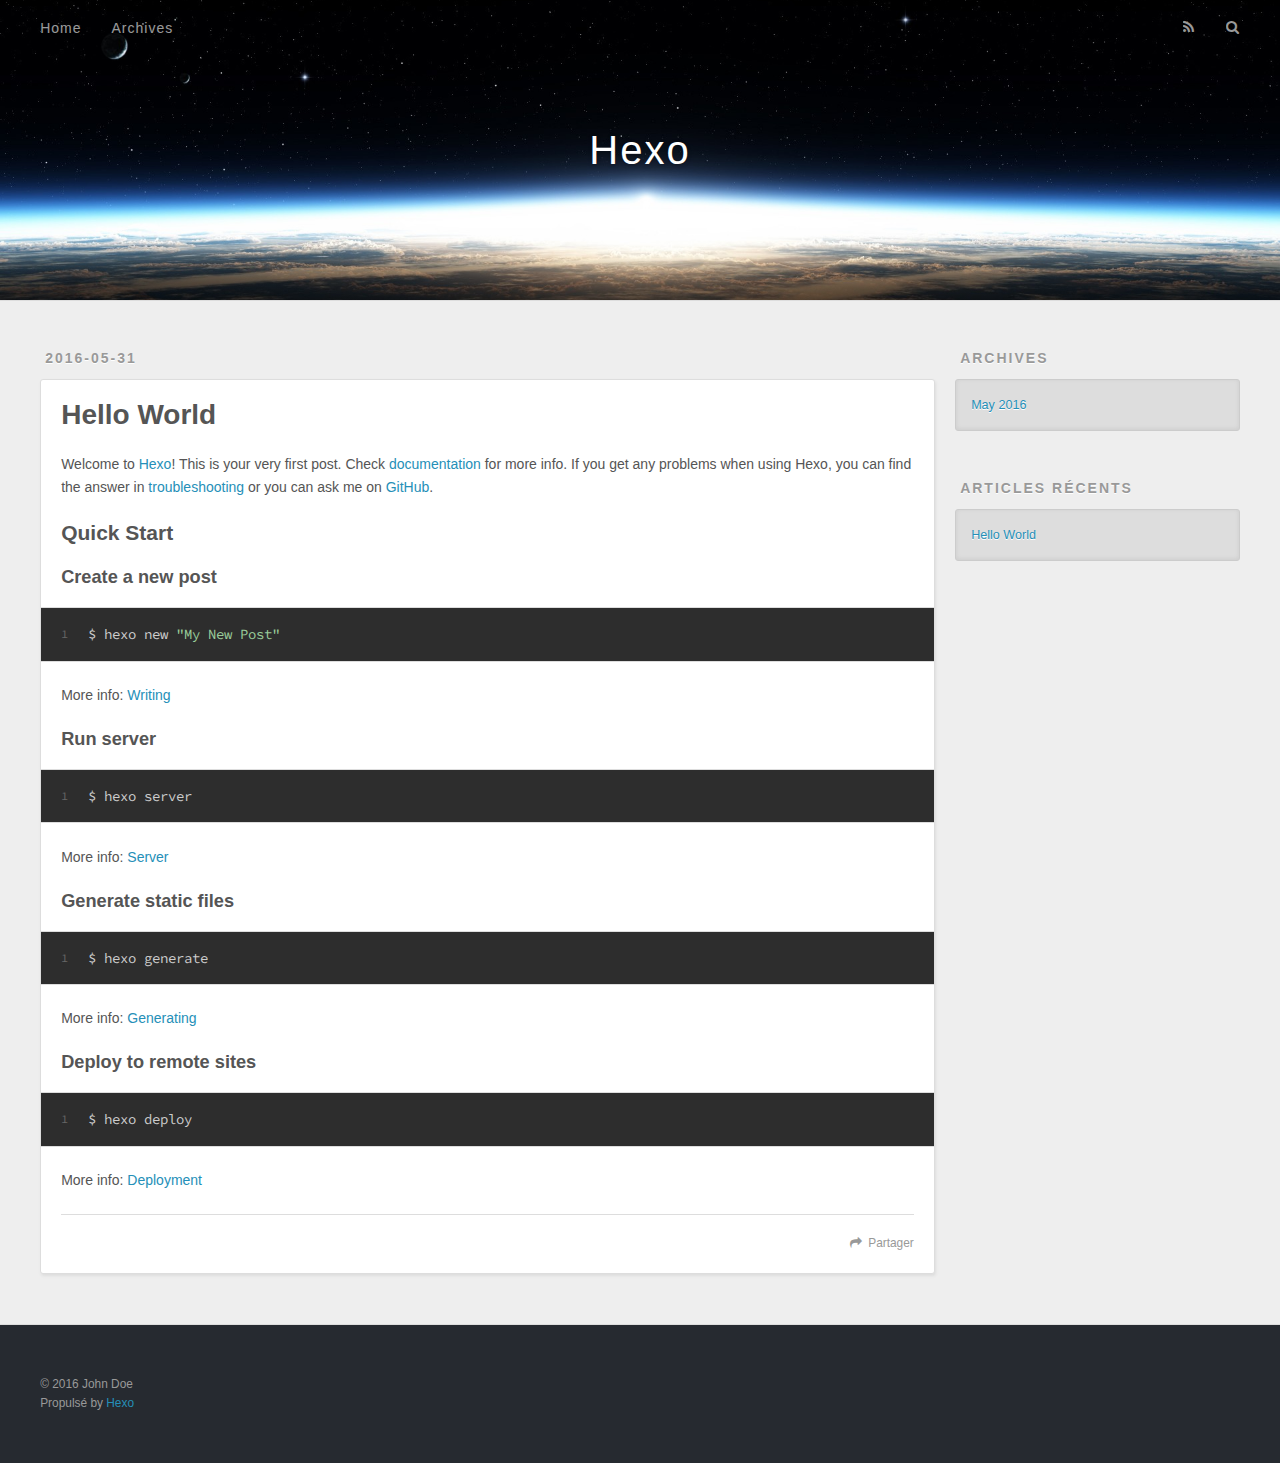
==== index.html @ 03476de6 "Site updated: 2016-05-31 13:14:20" ====
<!DOCTYPE html>
<html>
<head>
  <meta charset="utf-8">
  
  <title>Hexo</title>
  <meta name="viewport" content="width=device-width, initial-scale=1, maximum-scale=1">
  <meta name="description">
<meta property="og:type" content="website">
<meta property="og:title" content="Hexo">
<meta property="og:url" content="http://yoursite.com/index.html">
<meta property="og:site_name" content="Hexo">
<meta property="og:description">
<meta name="twitter:card" content="summary">
<meta name="twitter:title" content="Hexo">
<meta name="twitter:description">
  
    <link rel="alternate" href="/atom.xml" title="Hexo" type="application/atom+xml">
  
  
    <link rel="icon" href="/favicon.png">
  
  
    <link href="//fonts.googleapis.com/css?family=Source+Code+Pro" rel="stylesheet" type="text/css">
  
  <link rel="stylesheet" href="/css/style.css">
  

</head>

<body>
  <div id="container">
    <div id="wrap">
      <header id="header">
  <div id="banner"></div>
  <div id="header-outer" class="outer">
    <div id="header-title" class="inner">
      <h1 id="logo-wrap">
        <a href="/" id="logo">Hexo</a>
      </h1>
      
    </div>
    <div id="header-inner" class="inner">
      <nav id="main-nav">
        <a id="main-nav-toggle" class="nav-icon"></a>
        
          <a class="main-nav-link" href="/">Home</a>
        
          <a class="main-nav-link" href="/archives">Archives</a>
        
      </nav>
      <nav id="sub-nav">
        
          <a id="nav-rss-link" class="nav-icon" href="/atom.xml" title="Flux RSS"></a>
        
        <a id="nav-search-btn" class="nav-icon" title="Rechercher"></a>
      </nav>
      <div id="search-form-wrap">
        <form action="//google.com/search" method="get" accept-charset="UTF-8" class="search-form"><input type="search" name="q" results="0" class="search-form-input" placeholder="Search"><button type="submit" class="search-form-submit">&#xF002;</button><input type="hidden" name="sitesearch" value="http://yoursite.com"></form>
      </div>
    </div>
  </div>
</header>
      <div class="outer">
        <section id="main">
  
    <article id="post-hello-world" class="article article-type-post" itemscope itemprop="blogPost">
  <div class="article-meta">
    <a href="/2016/05/31/hello-world/" class="article-date">
  <time datetime="2016-05-31T04:26:04.000Z" itemprop="datePublished">2016-05-31</time>
</a>
    
  </div>
  <div class="article-inner">
    
    
      <header class="article-header">
        
  
    <h1 itemprop="name">
      <a class="article-title" href="/2016/05/31/hello-world/">Hello World</a>
    </h1>
  

      </header>
    
    <div class="article-entry" itemprop="articleBody">
      
        <p>Welcome to <a href="https://hexo.io/" target="_blank" rel="external">Hexo</a>! This is your very first post. Check <a href="https://hexo.io/docs/" target="_blank" rel="external">documentation</a> for more info. If you get any problems when using Hexo, you can find the answer in <a href="https://hexo.io/docs/troubleshooting.html" target="_blank" rel="external">troubleshooting</a> or you can ask me on <a href="https://github.com/hexojs/hexo/issues" target="_blank" rel="external">GitHub</a>.</p>
<h2 id="Quick-Start"><a href="#Quick-Start" class="headerlink" title="Quick Start"></a>Quick Start</h2><h3 id="Create-a-new-post"><a href="#Create-a-new-post" class="headerlink" title="Create a new post"></a>Create a new post</h3><figure class="highlight bash"><table><tr><td class="gutter"><pre><span class="line">1</span><br></pre></td><td class="code"><pre><span class="line">$ hexo new <span class="string">"My New Post"</span></span><br></pre></td></tr></table></figure>
<p>More info: <a href="https://hexo.io/docs/writing.html" target="_blank" rel="external">Writing</a></p>
<h3 id="Run-server"><a href="#Run-server" class="headerlink" title="Run server"></a>Run server</h3><figure class="highlight bash"><table><tr><td class="gutter"><pre><span class="line">1</span><br></pre></td><td class="code"><pre><span class="line">$ hexo server</span><br></pre></td></tr></table></figure>
<p>More info: <a href="https://hexo.io/docs/server.html" target="_blank" rel="external">Server</a></p>
<h3 id="Generate-static-files"><a href="#Generate-static-files" class="headerlink" title="Generate static files"></a>Generate static files</h3><figure class="highlight bash"><table><tr><td class="gutter"><pre><span class="line">1</span><br></pre></td><td class="code"><pre><span class="line">$ hexo generate</span><br></pre></td></tr></table></figure>
<p>More info: <a href="https://hexo.io/docs/generating.html" target="_blank" rel="external">Generating</a></p>
<h3 id="Deploy-to-remote-sites"><a href="#Deploy-to-remote-sites" class="headerlink" title="Deploy to remote sites"></a>Deploy to remote sites</h3><figure class="highlight bash"><table><tr><td class="gutter"><pre><span class="line">1</span><br></pre></td><td class="code"><pre><span class="line">$ hexo deploy</span><br></pre></td></tr></table></figure>
<p>More info: <a href="https://hexo.io/docs/deployment.html" target="_blank" rel="external">Deployment</a></p>

      
    </div>
    <footer class="article-footer">
      <a data-url="http://yoursite.com/2016/05/31/hello-world/" data-id="ciouzolam00007vx18rk23960" class="article-share-link">Partager</a>
      
      
    </footer>
  </div>
  
</article>


  

</section>
        
          <aside id="sidebar">
  
    

  
    

  
    
  
    
  <div class="widget-wrap">
    <h3 class="widget-title">Archives</h3>
    <div class="widget">
      <ul class="archive-list"><li class="archive-list-item"><a class="archive-list-link" href="/archives/2016/05/">May 2016</a></li></ul>
    </div>
  </div>


  
    
  <div class="widget-wrap">
    <h3 class="widget-title">Articles récents</h3>
    <div class="widget">
      <ul>
        
          <li>
            <a href="/2016/05/31/hello-world/">Hello World</a>
          </li>
        
      </ul>
    </div>
  </div>

  
</aside>
        
      </div>
      <footer id="footer">
  
  <div class="outer">
    <div id="footer-info" class="inner">
      &copy; 2016 John Doe<br>
      Propulsé by <a href="http://hexo.io/" target="_blank">Hexo</a>
    </div>
  </div>
</footer>
    </div>
    <nav id="mobile-nav">
  
    <a href="/" class="mobile-nav-link">Home</a>
  
    <a href="/archives" class="mobile-nav-link">Archives</a>
  
</nav>
    

<script src="//ajax.googleapis.com/ajax/libs/jquery/2.0.3/jquery.min.js"></script>


  <link rel="stylesheet" href="/fancybox/jquery.fancybox.css">
  <script src="/fancybox/jquery.fancybox.pack.js"></script>


<script src="/js/script.js"></script>

  </div>
</body>
</html>
---- css/style.css ----
body {
  width: 100%;
}
body:before,
body:after {
  content: "";
  display: table;
}
body:after {
  clear: both;
}
html,
body,
div,
span,
applet,
object,
iframe,
h1,
h2,
h3,
h4,
h5,
h6,
p,
blockquote,
pre,
a,
abbr,
acronym,
address,
big,
cite,
code,
del,
dfn,
em,
img,
ins,
kbd,
q,
s,
samp,
small,
strike,
strong,
sub,
sup,
tt,
var,
dl,
dt,
dd,
ol,
ul,
li,
fieldset,
form,
label,
legend,
table,
caption,
tbody,
tfoot,
thead,
tr,
th,
td {
  margin: 0;
  padding: 0;
  border: 0;
  outline: 0;
  font-weight: inherit;
  font-style: inherit;
  font-family: inherit;
  font-size: 100%;
  vertical-align: baseline;
}
body {
  line-height: 1;
  color: #000;
  background: #fff;
}
ol,
ul {
  list-style: none;
}
table {
  border-collapse: separate;
  border-spacing: 0;
  vertical-align: middle;
}
caption,
th,
td {
  text-align: left;
  font-weight: normal;
  vertical-align: middle;
}
a img {
  border: none;
}
input,
button {
  margin: 0;
  padding: 0;
}
input::-moz-focus-inner,
button::-moz-focus-inner {
  border: 0;
  padding: 0;
}
@font-face {
  font-family: FontAwesome;
  font-style: normal;
  font-weight: normal;
  src: url("fonts/fontawesome-webfont.eot?v=#4.0.3");
  src: url("fonts/fontawesome-webfont.eot?#iefix&v=#4.0.3") format("embedded-opentype"), url("fonts/fontawesome-webfont.woff?v=#4.0.3") format("woff"), url("fonts/fontawesome-webfont.ttf?v=#4.0.3") format("truetype"), url("fonts/fontawesome-webfont.svg#fontawesomeregular?v=#4.0.3") format("svg");
}
html,
body,
#container {
  height: 100%;
}
body {
  background: #eee;
  font: 14px "Helvetica Neue", Helvetica, Arial, sans-serif;
  -webkit-text-size-adjust: 100%;
}
.outer {
  max-width: 1220px;
  margin: 0 auto;
  padding: 0 20px;
}
.outer:before,
.outer:after {
  content: "";
  display: table;
}
.outer:after {
  clear: both;
}
.inner {
  display: inline;
  float: left;
  width: 98.33333333333333%;
  margin: 0 0.833333333333333%;
}
.left,
.alignleft {
  float: left;
}
.right,
.alignright {
  float: right;
}
.clear {
  clear: both;
}
#container {
  position: relative;
}
.mobile-nav-on {
  overflow: hidden;
}
#wrap {
  height: 100%;
  width: 100%;
  position: absolute;
  top: 0;
  left: 0;
  -webkit-transition: 0.2s ease-out;
  -moz-transition: 0.2s ease-out;
  -ms-transition: 0.2s ease-out;
  transition: 0.2s ease-out;
  z-index: 1;
  background: #eee;
}
.mobile-nav-on #wrap {
  left: 280px;
}
@media screen and (min-width: 768px) {
  #main {
    display: inline;
    float: left;
    width: 73.33333333333333%;
    margin: 0 0.833333333333333%;
  }
}
.article-date,
.article-category-link,
.archive-year,
.widget-title {
  text-decoration: none;
  text-transform: uppercase;
  letter-spacing: 2px;
  color: #999;
  margin-bottom: 1em;
  margin-left: 5px;
  line-height: 1em;
  text-shadow: 0 1px #fff;
  font-weight: bold;
}
.article-inner,
.archive-article-inner {
  background: #fff;
  -webkit-box-shadow: 1px 2px 3px #ddd;
  box-shadow: 1px 2px 3px #ddd;
  border: 1px solid #ddd;
  -webkit-border-radius: 3px;
  border-radius: 3px;
}
.article-entry h1,
.widget h1 {
  font-size: 2em;
}
.article-entry h2,
.widget h2 {
  font-size: 1.5em;
}
.article-entry h3,
.widget h3 {
  font-size: 1.3em;
}
.article-entry h4,
.widget h4 {
  font-size: 1.2em;
}
.article-entry h5,
.widget h5 {
  font-size: 1em;
}
.article-entry h6,
.widget h6 {
  font-size: 1em;
  color: #999;
}
.article-entry hr,
.widget hr {
  border: 1px dashed #ddd;
}
.article-entry strong,
.widget strong {
  font-weight: bold;
}
.article-entry em,
.widget em,
.article-entry cite,
.widget cite {
  font-style: italic;
}
.article-entry sup,
.widget sup,
.article-entry sub,
.widget sub {
  font-size: 0.75em;
  line-height: 0;
  position: relative;
  vertical-align: baseline;
}
.article-entry sup,
.widget sup {
  top: -0.5em;
}
.article-entry sub,
.widget sub {
  bottom: -0.2em;
}
.article-entry small,
.widget small {
  font-size: 0.85em;
}
.article-entry acronym,
.widget acronym,
.article-entry abbr,
.widget abbr {
  border-bottom: 1px dotted;
}
.article-entry ul,
.widget ul,
.article-entry ol,
.widget ol,
.article-entry dl,
.widget dl {
  margin: 0 20px;
  line-height: 1.6em;
}
.article-entry ul ul,
.widget ul ul,
.article-entry ol ul,
.widget ol ul,
.article-entry ul ol,
.widget ul ol,
.article-entry ol ol,
.widget ol ol {
  margin-top: 0;
  margin-bottom: 0;
}
.article-entry ul,
.widget ul {
  list-style: disc;
}
.article-entry ol,
.widget ol {
  list-style: decimal;
}
.article-entry dt,
.widget dt {
  font-weight: bold;
}
#header {
  height: 300px;
  position: relative;
  border-bottom: 1px solid #ddd;
}
#header:before,
#header:after {
  content: "";
  position: absolute;
  left: 0;
  right: 0;
  height: 40px;
}
#header:before {
  top: 0;
  background: -webkit-linear-gradient(rgba(0,0,0,0.2), transparent);
  background: -moz-linear-gradient(rgba(0,0,0,0.2), transparent);
  background: -ms-linear-gradient(rgba(0,0,0,0.2), transparent);
  background: linear-gradient(rgba(0,0,0,0.2), transparent);
}
#header:after {
  bottom: 0;
  background: -webkit-linear-gradient(transparent, rgba(0,0,0,0.2));
  background: -moz-linear-gradient(transparent, rgba(0,0,0,0.2));
  background: -ms-linear-gradient(transparent, rgba(0,0,0,0.2));
  background: linear-gradient(transparent, rgba(0,0,0,0.2));
}
#header-outer {
  height: 100%;
  position: relative;
}
#header-inner {
  position: relative;
  overflow: hidden;
}
#banner {
  position: absolute;
  top: 0;
  left: 0;
  width: 100%;
  height: 100%;
  background: url("images/banner.jpg") center #000;
  -webkit-background-size: cover;
  -moz-background-size: cover;
  background-size: cover;
  z-index: -1;
}
#header-title {
  text-align: center;
  height: 40px;
  position: absolute;
  top: 50%;
  left: 0;
  margin-top: -20px;
}
#logo,
#subtitle {
  text-decoration: none;
  color: #fff;
  font-weight: 300;
  text-shadow: 0 1px 4px rgba(0,0,0,0.3);
}
#logo {
  font-size: 40px;
  line-height: 40px;
  letter-spacing: 2px;
}
#subtitle {
  font-size: 16px;
  line-height: 16px;
  letter-spacing: 1px;
}
#subtitle-wrap {
  margin-top: 16px;
}
#main-nav {
  float: left;
  margin-left: -15px;
}
.nav-icon,
.main-nav-link {
  float: left;
  color: #fff;
  opacity: 0.6;
  text-decoration: none;
  text-shadow: 0 1px rgba(0,0,0,0.2);
  -webkit-transition: opacity 0.2s;
  -moz-transition: opacity 0.2s;
  -ms-transition: opacity 0.2s;
  transition: opacity 0.2s;
  display: block;
  padding: 20px 15px;
}
.nav-icon:hover,
.main-nav-link:hover {
  opacity: 1;
}
.nav-icon {
  font-family: FontAwesome;
  text-align: center;
  font-size: 14px;
  width: 14px;
  height: 14px;
  padding: 20px 15px;
  position: relative;
  cursor: pointer;
}
.main-nav-link {
  font-weight: 300;
  letter-spacing: 1px;
}
@media screen and (max-width: 479px) {
  .main-nav-link {
    display: none;
  }
}
#main-nav-toggle {
  display: none;
}
#main-nav-toggle:before {
  content: "\f0c9";
}
@media screen and (max-width: 479px) {
  #main-nav-toggle {
    display: block;
  }
}
#sub-nav {
  float: right;
  margin-right: -15px;
}
#nav-rss-link:before {
  content: "\f09e";
}
#nav-search-btn:before {
  content: "\f002";
}
#search-form-wrap {
  position: absolute;
  top: 15px;
  width: 150px;
  height: 30px;
  right: -150px;
  opacity: 0;
  -webkit-transition: 0.2s ease-out;
  -moz-transition: 0.2s ease-out;
  -ms-transition: 0.2s ease-out;
  transition: 0.2s ease-out;
}
#search-form-wrap.on {
  opacity: 1;
  right: 0;
}
@media screen and (max-width: 479px) {
  #search-form-wrap {
    width: 100%;
    right: -100%;
  }
}
.search-form {
  position: absolute;
  top: 0;
  left: 0;
  right: 0;
  background: #fff;
  padding: 5px 15px;
  -webkit-border-radius: 15px;
  border-radius: 15px;
  -webkit-box-shadow: 0 0 10px rgba(0,0,0,0.3);
  box-shadow: 0 0 10px rgba(0,0,0,0.3);
}
.search-form-input {
  border: none;
  background: none;
  color: #555;
  width: 100%;
  font: 13px "Helvetica Neue", Helvetica, Arial, sans-serif;
  outline: none;
}
.search-form-input::-webkit-search-results-decoration,
.search-form-input::-webkit-search-cancel-button {
  -webkit-appearance: none;
}
.search-form-submit {
  position: absolute;
  top: 50%;
  right: 10px;
  margin-top: -7px;
  font: 13px FontAwesome;
  border: none;
  background: none;
  color: #bbb;
  cursor: pointer;
}
.search-form-submit:hover,
.search-form-submit:focus {
  color: #777;
}
.article {
  margin: 50px 0;
}
.article-inner {
  overflow: hidden;
}
.article-meta:before,
.article-meta:after {
  content: "";
  display: table;
}
.article-meta:after {
  clear: both;
}
.article-date {
  float: left;
}
.article-category {
  float: left;
  line-height: 1em;
  color: #ccc;
  text-shadow: 0 1px #fff;
  margin-left: 8px;
}
.article-category:before {
  content: "\2022";
}
.article-category-link {
  margin: 0 12px 1em;
}
.article-header {
  padding: 20px 20px 0;
}
.article-title {
  text-decoration: none;
  font-size: 2em;
  font-weight: bold;
  color: #555;
  line-height: 1.1em;
  -webkit-transition: color 0.2s;
  -moz-transition: color 0.2s;
  -ms-transition: color 0.2s;
  transition: color 0.2s;
}
a.article-title:hover {
  color: #258fb8;
}
.article-entry {
  color: #555;
  padding: 0 20px;
}
.article-entry:before,
.article-entry:after {
  content: "";
  display: table;
}
.article-entry:after {
  clear: both;
}
.article-entry p,
.article-entry table {
  line-height: 1.6em;
  margin: 1.6em 0;
}
.article-entry h1,
.article-entry h2,
.article-entry h3,
.article-entry h4,
.article-entry h5,
.article-entry h6 {
  font-weight: bold;
}
.article-entry h1,
.article-entry h2,
.article-entry h3,
.article-entry h4,
.article-entry h5,
.article-entry h6 {
  line-height: 1.1em;
  margin: 1.1em 0;
}
.article-entry a {
  color: #258fb8;
  text-decoration: none;
}
.article-entry a:hover {
  text-decoration: underline;
}
.article-entry ul,
.article-entry ol,
.article-entry dl {
  margin-top: 1.6em;
  margin-bottom: 1.6em;
}
.article-entry img,
.article-entry video {
  max-width: 100%;
  height: auto;
  display: block;
  margin: auto;
}
.article-entry iframe {
  border: none;
}
.article-entry table {
  width: 100%;
  border-collapse: collapse;
  border-spacing: 0;
}
.article-entry th {
  font-weight: bold;
  border-bottom: 3px solid #ddd;
  padding-bottom: 0.5em;
}
.article-entry td {
  border-bottom: 1px solid #ddd;
  padding: 10px 0;
}
.article-entry blockquote {
  font-family: Georgia, "Times New Roman", serif;
  font-size: 1.4em;
  margin: 1.6em 20px;
  text-align: center;
}
.article-entry blockquote footer {
  font-size: 14px;
  margin: 1.6em 0;
  font-family: "Helvetica Neue", Helvetica, Arial, sans-serif;
}
.article-entry blockquote footer cite:before {
  content: "—";
  padding: 0 0.5em;
}
.article-entry .pullquote {
  text-align: left;
  width: 45%;
  margin: 0;
}
.article-entry .pullquote.left {
  margin-left: 0.5em;
  margin-right: 1em;
}
.article-entry .pullquote.right {
  margin-right: 0.5em;
  margin-left: 1em;
}
.article-entry .caption {
  color: #999;
  display: block;
  font-size: 0.9em;
  margin-top: 0.5em;
  position: relative;
  text-align: center;
}
.article-entry .video-container {
  position: relative;
  padding-top: 56.25%;
  height: 0;
  overflow: hidden;
}
.article-entry .video-container iframe,
.article-entry .video-container object,
.article-entry .video-container embed {
  position: absolute;
  top: 0;
  left: 0;
  width: 100%;
  height: 100%;
  margin-top: 0;
}
.article-more-link a {
  display: inline-block;
  line-height: 1em;
  padding: 6px 15px;
  -webkit-border-radius: 15px;
  border-radius: 15px;
  background: #eee;
  color: #999;
  text-shadow: 0 1px #fff;
  text-decoration: none;
}
.article-more-link a:hover {
  background: #258fb8;
  color: #fff;
  text-decoration: none;
  text-shadow: 0 1px #1e7293;
}
.article-footer {
  font-size: 0.85em;
  line-height: 1.6em;
  border-top: 1px solid #ddd;
  padding-top: 1.6em;
  margin: 0 20px 20px;
}
.article-footer:before,
.article-footer:after {
  content: "";
  display: table;
}
.article-footer:after {
  clear: both;
}
.article-footer a {
  color: #999;
  text-decoration: none;
}
.article-footer a:hover {
  color: #555;
}
.article-tag-list-item {
  float: left;
  margin-right: 10px;
}
.article-tag-list-link:before {
  content: "#";
}
.article-comment-link {
  float: right;
}
.article-comment-link:before {
  content: "\f075";
  font-family: FontAwesome;
  padding-right: 8px;
}
.article-share-link {
  cursor: pointer;
  float: right;
  margin-left: 20px;
}
.article-share-link:before {
  content: "\f064";
  font-family: FontAwesome;
  padding-right: 6px;
}
#article-nav {
  position: relative;
}
#article-nav:before,
#article-nav:after {
  content: "";
  display: table;
}
#article-nav:after {
  clear: both;
}
@media screen and (min-width: 768px) {
  #article-nav {
    margin: 50px 0;
  }
  #article-nav:before {
    width: 8px;
    height: 8px;
    position: absolute;
    top: 50%;
    left: 50%;
    margin-top: -4px;
    margin-left: -4px;
    content: "";
    -webkit-border-radius: 50%;
    border-radius: 50%;
    background: #ddd;
    -webkit-box-shadow: 0 1px 2px #fff;
    box-shadow: 0 1px 2px #fff;
  }
}
.article-nav-link-wrap {
  text-decoration: none;
  text-shadow: 0 1px #fff;
  color: #999;
  -webkit-box-sizing: border-box;
  -moz-box-sizing: border-box;
  box-sizing: border-box;
  margin-top: 50px;
  text-align: center;
  display: block;
}
.article-nav-link-wrap:hover {
  color: #555;
}
@media screen and (min-width: 768px) {
  .article-nav-link-wrap {
    width: 50%;
    margin-top: 0;
  }
}
@media screen and (min-width: 768px) {
  #article-nav-newer {
    float: left;
    text-align: right;
    padding-right: 20px;
  }
}
@media screen and (min-width: 768px) {
  #article-nav-older {
    float: right;
    text-align: left;
    padding-left: 20px;
  }
}
.article-nav-caption {
  text-transform: uppercase;
  letter-spacing: 2px;
  color: #ddd;
  line-height: 1em;
  font-weight: bold;
}
#article-nav-newer .article-nav-caption {
  margin-right: -2px;
}
.article-nav-title {
  font-size: 0.85em;
  line-height: 1.6em;
  margin-top: 0.5em;
}
.article-share-box {
  position: absolute;
  display: none;
  background: #fff;
  -webkit-box-shadow: 1px 2px 10px rgba(0,0,0,0.2);
  box-shadow: 1px 2px 10px rgba(0,0,0,0.2);
  -webkit-border-radius: 3px;
  border-radius: 3px;
  margin-left: -145px;
  overflow: hidden;
  z-index: 1;
}
.article-share-box.on {
  display: block;
}
.article-share-input {
  width: 100%;
  background: none;
  -webkit-box-sizing: border-box;
  -moz-box-sizing: border-box;
  box-sizing: border-box;
  font: 14px "Helvetica Neue", Helvetica, Arial, sans-serif;
  padding: 0 15px;
  color: #555;
  outline: none;
  border: 1px solid #ddd;
  -webkit-border-radius: 3px 3px 0 0;
  border-radius: 3px 3px 0 0;
  height: 36px;
  line-height: 36px;
}
.article-share-links {
  background: #eee;
}
.article-share-links:before,
.article-share-links:after {
  content: "";
  display: table;
}
.article-share-links:after {
  clear: both;
}
.article-share-twitter,
.article-share-facebook,
.article-share-pinterest,
.article-share-google {
  width: 50px;
  height: 36px;
  display: block;
  float: left;
  position: relative;
  color: #999;
  text-shadow: 0 1px #fff;
}
.article-share-twitter:before,
.article-share-facebook:before,
.article-share-pinterest:before,
.article-share-google:before {
  font-size: 20px;
  font-family: FontAwesome;
  width: 20px;
  height: 20px;
  position: absolute;
  top: 50%;
  left: 50%;
  margin-top: -10px;
  margin-left: -10px;
  text-align: center;
}
.article-share-twitter:hover,
.article-share-facebook:hover,
.article-share-pinterest:hover,
.article-share-google:hover {
  color: #fff;
}
.article-share-twitter:before {
  content: "\f099";
}
.article-share-twitter:hover {
  background: #00aced;
  text-shadow: 0 1px #008abe;
}
.article-share-facebook:before {
  content: "\f09a";
}
.article-share-facebook:hover {
  background: #3b5998;
  text-shadow: 0 1px #2f477a;
}
.article-share-pinterest:before {
  content: "\f0d2";
}
.article-share-pinterest:hover {
  background: #cb2027;
  text-shadow: 0 1px #a21a1f;
}
.article-share-google:before {
  content: "\f0d5";
}
.article-share-google:hover {
  background: #dd4b39;
  text-shadow: 0 1px #be3221;
}
.article-gallery {
  background: #000;
  position: relative;
}
.article-gallery-photos {
  position: relative;
  overflow: hidden;
}
.article-gallery-img {
  display: none;
  max-width: 100%;
}
.article-gallery-img:first-child {
  display: block;
}
.article-gallery-img.loaded {
  position: absolute;
  display: block;
}
.article-gallery-img img {
  display: block;
  max-width: 100%;
  margin: 0 auto;
}
#comments {
  background: #fff;
  -webkit-box-shadow: 1px 2px 3px #ddd;
  box-shadow: 1px 2px 3px #ddd;
  padding: 20px;
  border: 1px solid #ddd;
  -webkit-border-radius: 3px;
  border-radius: 3px;
  margin: 50px 0;
}
#comments a {
  color: #258fb8;
}
.archives-wrap {
  margin: 50px 0;
}
.archives:before,
.archives:after {
  content: "";
  display: table;
}
.archives:after {
  clear: both;
}
.archive-year-wrap {
  margin-bottom: 1em;
}
.archives {
  -webkit-column-gap: 10px;
  -moz-column-gap: 10px;
  column-gap: 10px;
}
@media screen and (min-width: 480px) and (max-width: 767px) {
  .archives {
    -webkit-column-count: 2;
    -moz-column-count: 2;
    column-count: 2;
  }
}
@media screen and (min-width: 768px) {
  .archives {
    -webkit-column-count: 3;
    -moz-column-count: 3;
    column-count: 3;
  }
}
.archive-article {
  -webkit-column-break-inside: avoid;
  page-break-inside: avoid;
  overflow: hidden;
  break-inside: avoid-column;
}
.archive-article-inner {
  padding: 10px;
  margin-bottom: 15px;
}
.archive-article-title {
  text-decoration: none;
  font-weight: bold;
  color: #555;
  -webkit-transition: color 0.2s;
  -moz-transition: color 0.2s;
  -ms-transition: color 0.2s;
  transition: color 0.2s;
  line-height: 1.6em;
}
.archive-article-title:hover {
  color: #258fb8;
}
.archive-article-footer {
  margin-top: 1em;
}
.archive-article-date {
  color: #999;
  text-decoration: none;
  font-size: 0.85em;
  line-height: 1em;
  margin-bottom: 0.5em;
  display: block;
}
#page-nav {
  margin: 50px auto;
  background: #fff;
  -webkit-box-shadow: 1px 2px 3px #ddd;
  box-shadow: 1px 2px 3px #ddd;
  border: 1px solid #ddd;
  -webkit-border-radius: 3px;
  border-radius: 3px;
  text-align: center;
  color: #999;
  overflow: hidden;
}
#page-nav:before,
#page-nav:after {
  content: "";
  display: table;
}
#page-nav:after {
  clear: both;
}
#page-nav a,
#page-nav span {
  padding: 10px 20px;
  line-height: 1;
  height: 2ex;
}
#page-nav a {
  color: #999;
  text-decoration: none;
}
#page-nav a:hover {
  background: #999;
  color: #fff;
}
#page-nav .prev {
  float: left;
}
#page-nav .next {
  float: right;
}
#page-nav .page-number {
  display: inline-block;
}
@media screen and (max-width: 479px) {
  #page-nav .page-number {
    display: none;
  }
}
#page-nav .current {
  color: #555;
  font-weight: bold;
}
#page-nav .space {
  color: #ddd;
}
#footer {
  background: #262a30;
  padding: 50px 0;
  border-top: 1px solid #ddd;
  color: #999;
}
#footer a {
  color: #258fb8;
  text-decoration: none;
}
#footer a:hover {
  text-decoration: underline;
}
#footer-info {
  line-height: 1.6em;
  font-size: 0.85em;
}
.article-entry pre,
.article-entry .highlight {
  background: #2d2d2d;
  margin: 0 -20px;
  padding: 15px 20px;
  border-style: solid;
  border-color: #ddd;
  border-width: 1px 0;
  overflow: auto;
  color: #ccc;
  line-height: 22.400000000000002px;
}
.article-entry .highlight .gutter pre,
.article-entry .gist .gist-file .gist-data .line-numbers {
  color: #666;
  font-size: 0.85em;
}
.article-entry pre,
.article-entry code {
  font-family: "Source Code Pro", Consolas, Monaco, Menlo, Consolas, monospace;
}
.article-entry code {
  background: #eee;
  text-shadow: 0 1px #fff;
  padding: 0 0.3em;
}
.article-entry pre code {
  background: none;
  text-shadow: none;
  padding: 0;
}
.article-entry .highlight pre {
  border: none;
  margin: 0;
  padding: 0;
}
.article-entry .highlight table {
  margin: 0;
  width: auto;
}
.article-entry .highlight td {
  border: none;
  padding: 0;
}
.article-entry .highlight figcaption {
  font-size: 0.85em;
  color: #999;
  line-height: 1em;
  margin-bottom: 1em;
}
.article-entry .highlight figcaption:before,
.article-entry .highlight figcaption:after {
  content: "";
  display: table;
}
.article-entry .highlight figcaption:after {
  clear: both;
}
.article-entry .highlight figcaption a {
  float: right;
}
.article-entry .highlight .gutter pre {
  text-align: right;
  padding-right: 20px;
}
.article-entry .highlight .line {
  height: 22.400000000000002px;
}
.article-entry .highlight .line.marked {
  background: #515151;
}
.article-entry .gist {
  margin: 0 -20px;
  border-style: solid;
  border-color: #ddd;
  border-width: 1px 0;
  background: #2d2d2d;
  padding: 15px 20px 15px 0;
}
.article-entry .gist .gist-file {
  border: none;
  font-family: "Source Code Pro", Consolas, Monaco, Menlo, Consolas, monospace;
  margin: 0;
}
.article-entry .gist .gist-file .gist-data {
  background: none;
  border: none;
}
.article-entry .gist .gist-file .gist-data .line-numbers {
  background: none;
  border: none;
  padding: 0 20px 0 0;
}
.article-entry .gist .gist-file .gist-data .line-data {
  padding: 0 !important;
}
.article-entry .gist .gist-file .highlight {
  margin: 0;
  padding: 0;
  border: none;
}
.article-entry .gist .gist-file .gist-meta {
  background: #2d2d2d;
  color: #999;
  font: 0.85em "Helvetica Neue", Helvetica, Arial, sans-serif;
  text-shadow: 0 0;
  padding: 0;
  margin-top: 1em;
  margin-left: 20px;
}
.article-entry .gist .gist-file .gist-meta a {
  color: #258fb8;
  font-weight: normal;
}
.article-entry .gist .gist-file .gist-meta a:hover {
  text-decoration: underline;
}
pre .comment,
pre .title {
  color: #999;
}
pre .variable,
pre .attribute,
pre .tag,
pre .regexp,
pre .ruby .constant,
pre .xml .tag .title,
pre .xml .pi,
pre .xml .doctype,
pre .html .doctype,
pre .css .id,
pre .css .class,
pre .css .pseudo {
  color: #f2777a;
}
pre .number,
pre .preprocessor,
pre .built_in,
pre .literal,
pre .params,
pre .constant {
  color: #f99157;
}
pre .class,
pre .ruby .class .title,
pre .css .rules .attribute {
  color: #9c9;
}
pre .string,
pre .value,
pre .inheritance,
pre .header,
pre .ruby .symbol,
pre .xml .cdata {
  color: #9c9;
}
pre .css .hexcolor {
  color: #6cc;
}
pre .function,
pre .python .decorator,
pre .python .title,
pre .ruby .function .title,
pre .ruby .title .keyword,
pre .perl .sub,
pre .javascript .title,
pre .coffeescript .title {
  color: #69c;
}
pre .keyword,
pre .javascript .function {
  color: #c9c;
}
@media screen and (max-width: 479px) {
  #mobile-nav {
    position: absolute;
    top: 0;
    left: 0;
    width: 280px;
    height: 100%;
    background: #191919;
    border-right: 1px solid #fff;
  }
}
@media screen and (max-width: 479px) {
  .mobile-nav-link {
    display: block;
    color: #999;
    text-decoration: none;
    padding: 15px 20px;
    font-weight: bold;
  }
  .mobile-nav-link:hover {
    color: #fff;
  }
}
@media screen and (min-width: 768px) {
  #sidebar {
    display: inline;
    float: left;
    width: 23.333333333333332%;
    margin: 0 0.833333333333333%;
  }
}
.widget-wrap {
  margin: 50px 0;
}
.widget {
  color: #777;
  text-shadow: 0 1px #fff;
  background: #ddd;
  -webkit-box-shadow: 0 -1px 4px #ccc inset;
  box-shadow: 0 -1px 4px #ccc inset;
  border: 1px solid #ccc;
  padding: 15px;
  -webkit-border-radius: 3px;
  border-radius: 3px;
}
.widget a {
  color: #258fb8;
  text-decoration: none;
}
.widget a:hover {
  text-decoration: underline;
}
.widget ul ul,
.widget ol ul,
.widget dl ul,
.widget ul ol,
.widget ol ol,
.widget dl ol,
.widget ul dl,
.widget ol dl,
.widget dl dl {
  margin-left: 15px;
  list-style: disc;
}
.widget {
  line-height: 1.6em;
  word-wrap: break-word;
  font-size: 0.9em;
}
.widget ul,
.widget ol {
  list-style: none;
  margin: 0;
}
.widget ul ul,
.widget ol ul,
.widget ul ol,
.widget ol ol {
  margin: 0 20px;
}
.widget ul ul,
.widget ol ul {
  list-style: disc;
}
.widget ul ol,
.widget ol ol {
  list-style: decimal;
}
.category-list-count,
.tag-list-count,
.archive-list-count {
  padding-left: 5px;
  color: #999;
  font-size: 0.85em;
}
.category-list-count:before,
.tag-list-count:before,
.archive-list-count:before {
  content: "(";
}
.category-list-count:after,
.tag-list-count:after,
.archive-list-count:after {
  content: ")";
}
.tagcloud a {
  margin-right: 5px;
  display: inline-block;
}
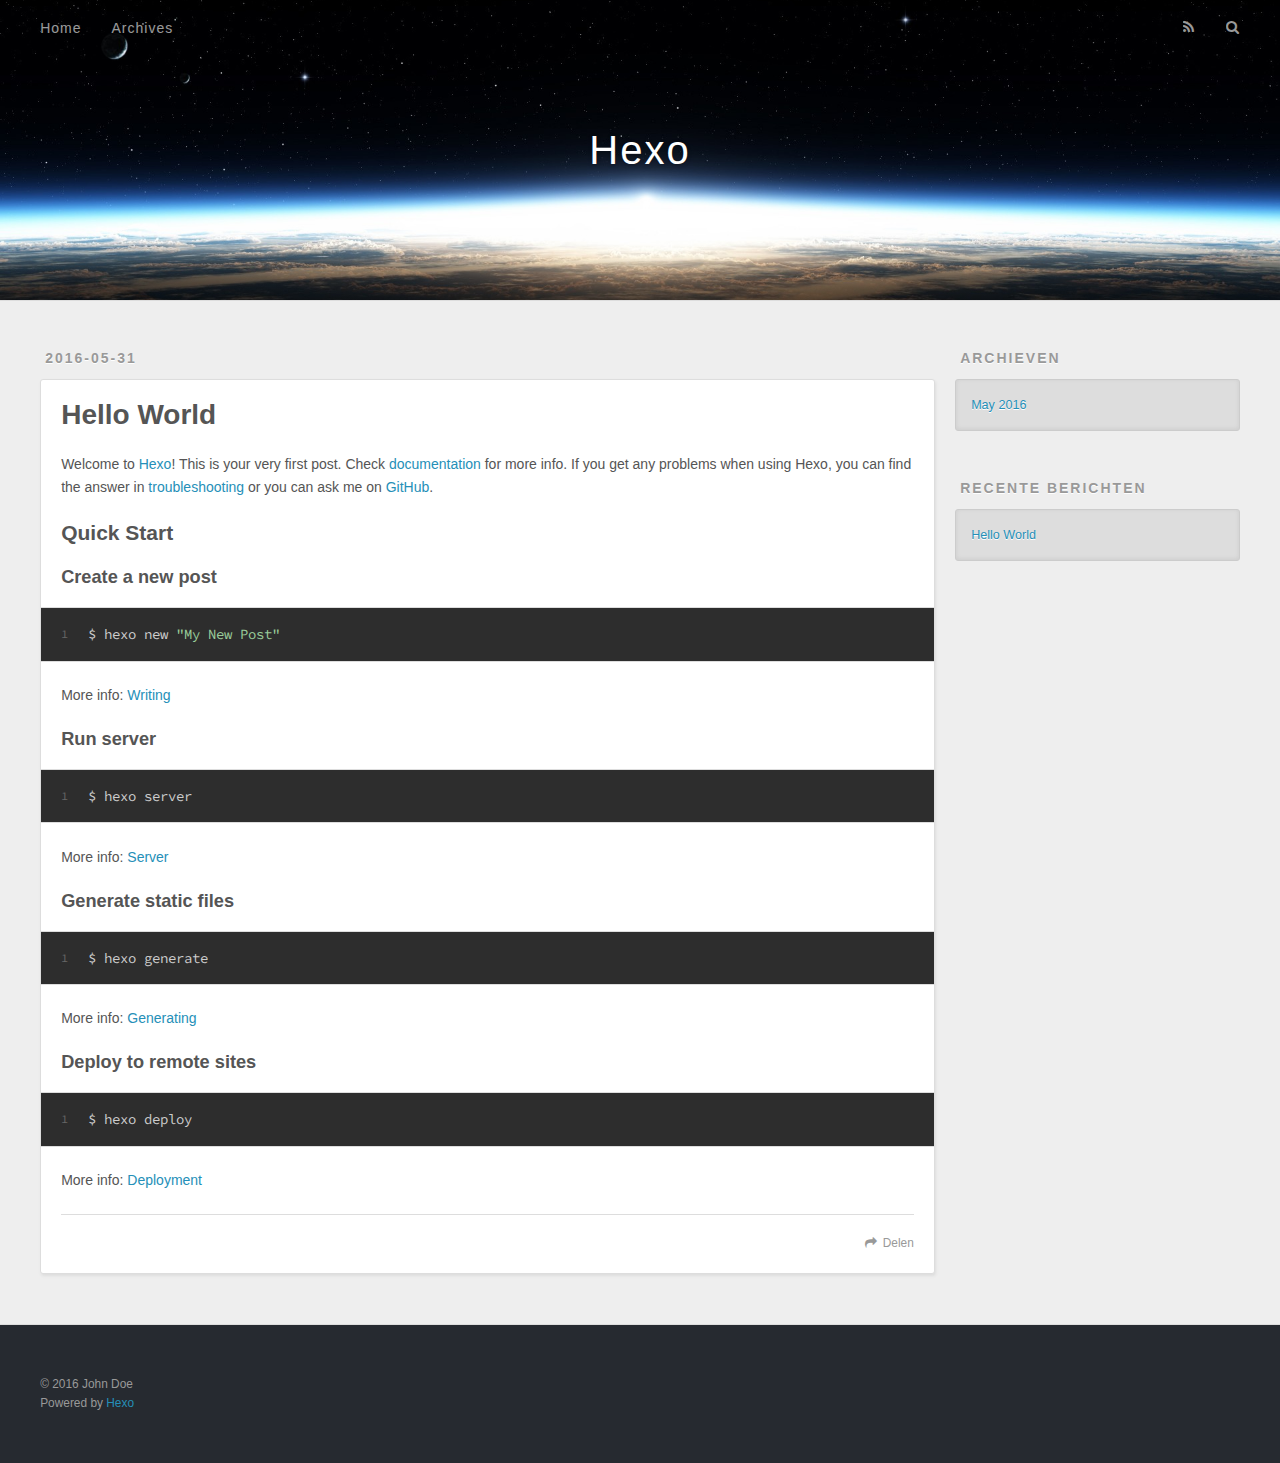
==== commit 16200ee0: "Site updated: 2016-05-31 13:30:40" ====
--- a/index.html
+++ b/index.html
@@ -51,9 +51,9 @@
       </nav>
       <nav id="sub-nav">
         
-          <a id="nav-rss-link" class="nav-icon" href="/atom.xml" title="Flux RSS"></a>
+          <a id="nav-rss-link" class="nav-icon" href="/atom.xml" title="RSS Feed"></a>
         
-        <a id="nav-search-btn" class="nav-icon" title="Rechercher"></a>
+        <a id="nav-search-btn" class="nav-icon" title="Zoeken"></a>
       </nav>
       <div id="search-form-wrap">
         <form action="//google.com/search" method="get" accept-charset="UTF-8" class="search-form"><input type="search" name="q" results="0" class="search-form-input" placeholder="Search"><button type="submit" class="search-form-submit">&#xF002;</button><input type="hidden" name="sitesearch" value="http://yoursite.com"></form>
@@ -99,7 +99,7 @@
       
     </div>
     <footer class="article-footer">
-      <a data-url="http://yoursite.com/2016/05/31/hello-world/" data-id="ciouzolam00007vx18rk23960" class="article-share-link">Partager</a>
+      <a data-url="http://yoursite.com/2016/05/31/hello-world/" data-id="ciov09to70000eqx1cdk4ktdo" class="article-share-link">Delen</a>
       
       
     </footer>
@@ -124,7 +124,7 @@
   
     
   <div class="widget-wrap">
-    <h3 class="widget-title">Archives</h3>
+    <h3 class="widget-title">Archieven</h3>
     <div class="widget">
       <ul class="archive-list"><li class="archive-list-item"><a class="archive-list-link" href="/archives/2016/05/">May 2016</a></li></ul>
     </div>
@@ -134,7 +134,7 @@
   
     
   <div class="widget-wrap">
-    <h3 class="widget-title">Articles récents</h3>
+    <h3 class="widget-title">Recente berichten</h3>
     <div class="widget">
       <ul>
         
@@ -155,7 +155,7 @@
   <div class="outer">
     <div id="footer-info" class="inner">
       &copy; 2016 John Doe<br>
-      Propulsé by <a href="http://hexo.io/" target="_blank">Hexo</a>
+      Powered by <a href="http://hexo.io/" target="_blank">Hexo</a>
     </div>
   </div>
 </footer>
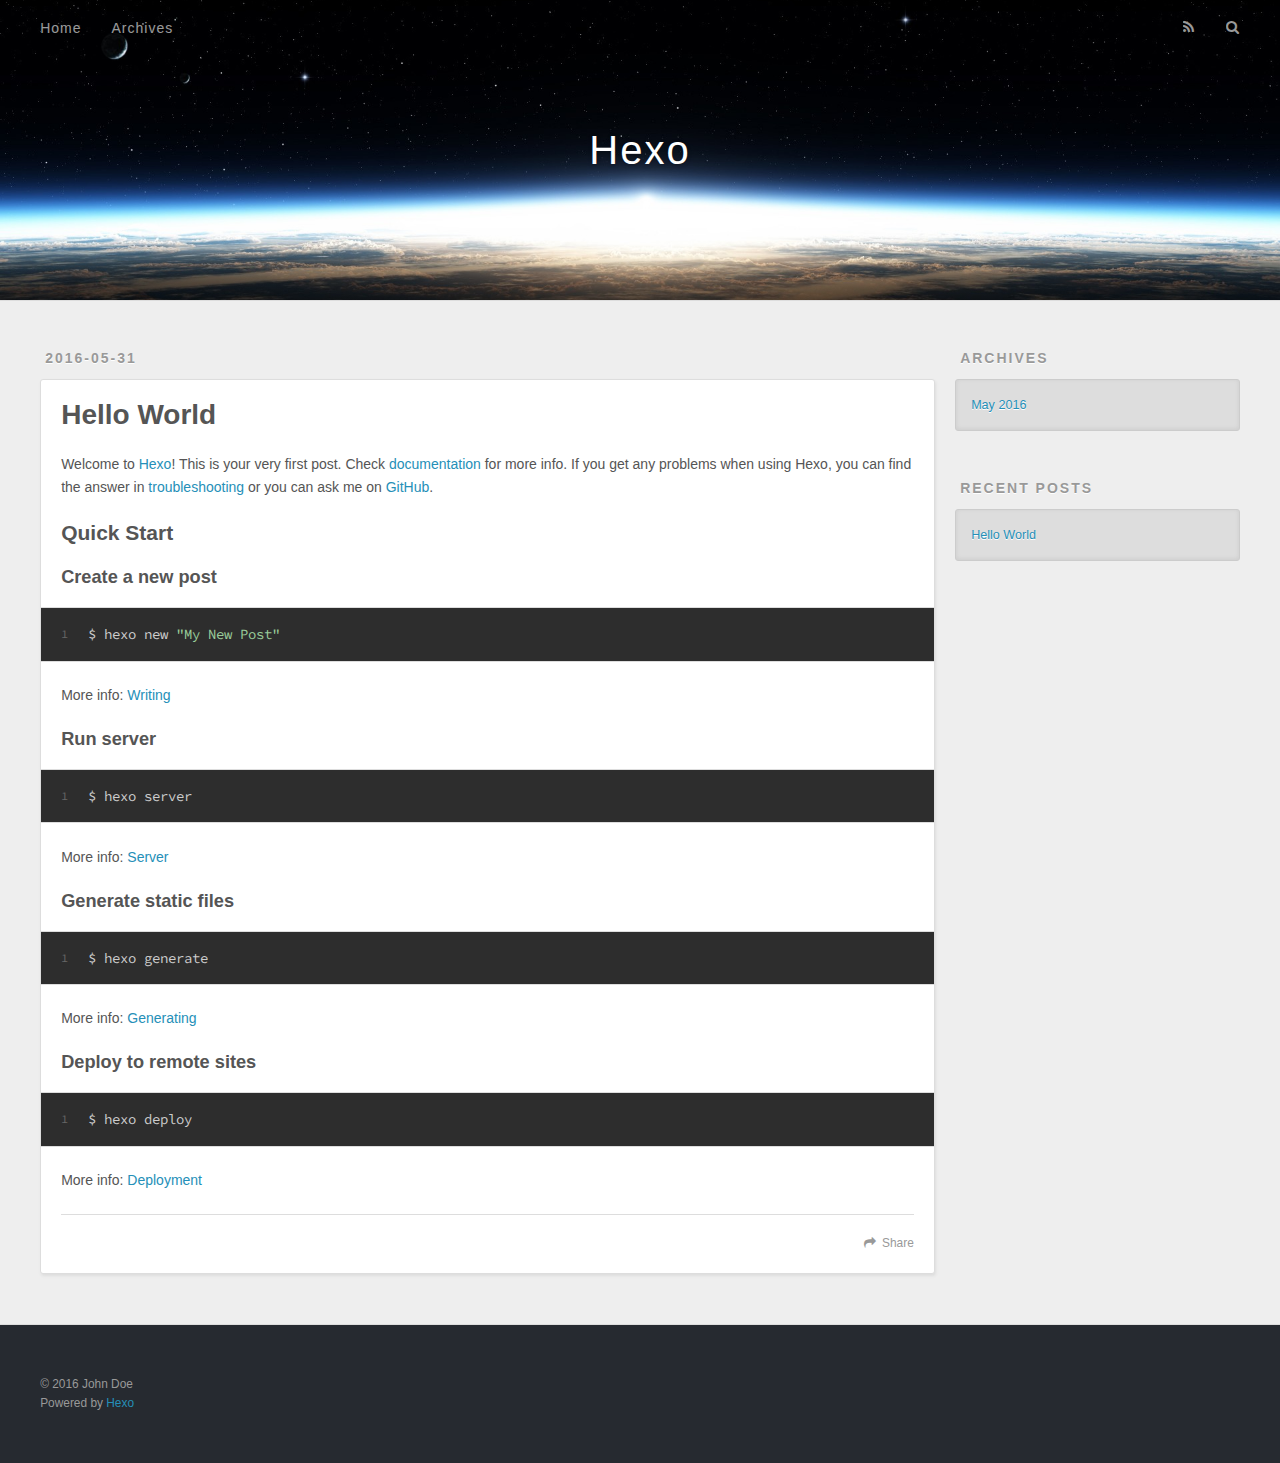
==== commit 5721152b: "Site updated: 2016-05-31 15:27:15" ====
--- a/index.html
+++ b/index.html
@@ -53,7 +53,7 @@
         
           <a id="nav-rss-link" class="nav-icon" href="/atom.xml" title="RSS Feed"></a>
         
-        <a id="nav-search-btn" class="nav-icon" title="Zoeken"></a>
+        <a id="nav-search-btn" class="nav-icon" title="Search"></a>
       </nav>
       <div id="search-form-wrap">
         <form action="//google.com/search" method="get" accept-charset="UTF-8" class="search-form"><input type="search" name="q" results="0" class="search-form-input" placeholder="Search"><button type="submit" class="search-form-submit">&#xF002;</button><input type="hidden" name="sitesearch" value="http://yoursite.com"></form>
@@ -99,7 +99,7 @@
       
     </div>
     <footer class="article-footer">
-      <a data-url="http://yoursite.com/2016/05/31/hello-world/" data-id="ciov09to70000eqx1cdk4ktdo" class="article-share-link">Delen</a>
+      <a data-url="http://yoursite.com/2016/05/31/hello-world/" data-id="ciov4924j0000ugx1xg76oh8n" class="article-share-link">Share</a>
       
       
     </footer>
@@ -124,7 +124,7 @@
   
     
   <div class="widget-wrap">
-    <h3 class="widget-title">Archieven</h3>
+    <h3 class="widget-title">Archives</h3>
     <div class="widget">
       <ul class="archive-list"><li class="archive-list-item"><a class="archive-list-link" href="/archives/2016/05/">May 2016</a></li></ul>
     </div>
@@ -134,7 +134,7 @@
   
     
   <div class="widget-wrap">
-    <h3 class="widget-title">Recente berichten</h3>
+    <h3 class="widget-title">Recent Posts</h3>
     <div class="widget">
       <ul>
         
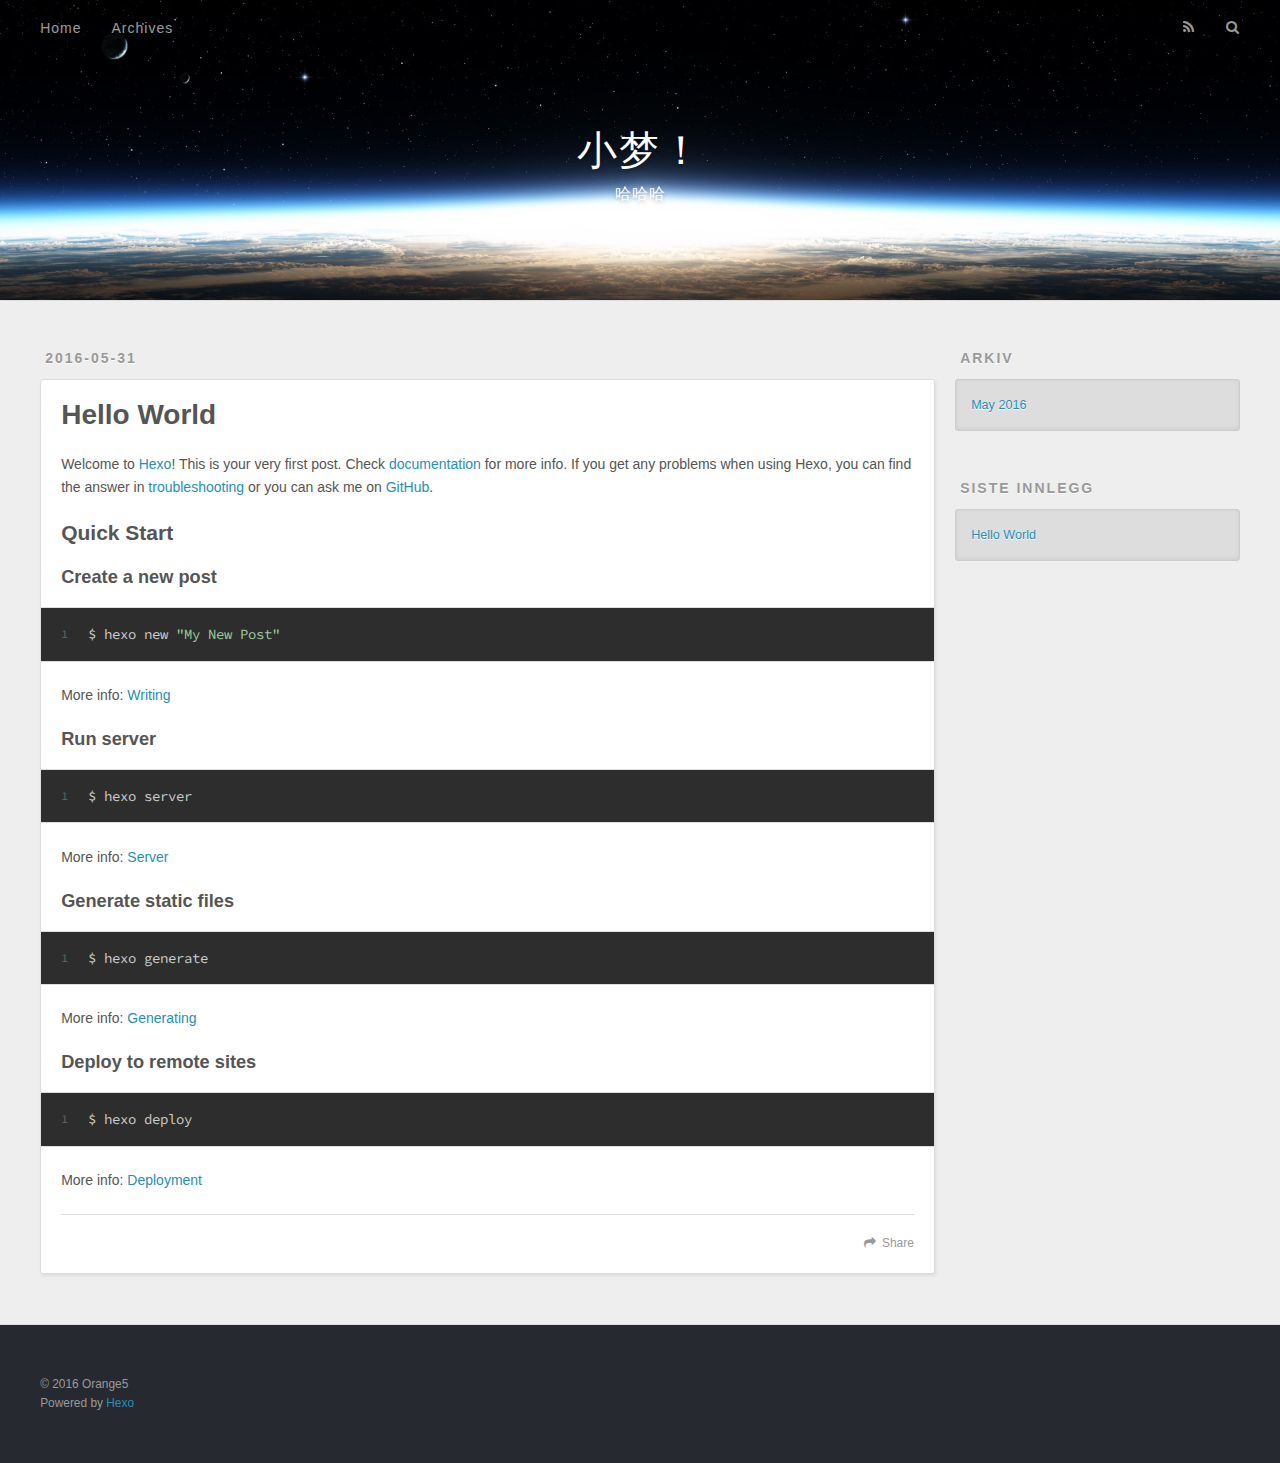
==== commit 6b1f805a: "Site updated: 2016-05-31 16:54:58" ====
--- a/index.html
+++ b/index.html
@@ -3,19 +3,19 @@
 <head>
   <meta charset="utf-8">
   
-  <title>Hexo</title>
+  <title>小梦！</title>
   <meta name="viewport" content="width=device-width, initial-scale=1, maximum-scale=1">
-  <meta name="description">
+  <meta name="description" content="啦啦啦">
 <meta property="og:type" content="website">
-<meta property="og:title" content="Hexo">
+<meta property="og:title" content="小梦！">
 <meta property="og:url" content="http://yoursite.com/index.html">
-<meta property="og:site_name" content="Hexo">
-<meta property="og:description">
+<meta property="og:site_name" content="小梦！">
+<meta property="og:description" content="啦啦啦">
 <meta name="twitter:card" content="summary">
-<meta name="twitter:title" content="Hexo">
-<meta name="twitter:description">
+<meta name="twitter:title" content="小梦！">
+<meta name="twitter:description" content="啦啦啦">
   
-    <link rel="alternate" href="/atom.xml" title="Hexo" type="application/atom+xml">
+    <link rel="alternate" href="/atom.xml" title="小梦！" type="application/atom+xml">
   
   
     <link rel="icon" href="/favicon.png">
@@ -36,8 +36,12 @@
   <div id="header-outer" class="outer">
     <div id="header-title" class="inner">
       <h1 id="logo-wrap">
-        <a href="/" id="logo">Hexo</a>
+        <a href="/" id="logo">小梦！</a>
       </h1>
+      
+        <h2 id="subtitle-wrap">
+          <a href="/" id="subtitle">哈哈哈</a>
+        </h2>
       
     </div>
     <div id="header-inner" class="inner">
@@ -53,7 +57,7 @@
         
           <a id="nav-rss-link" class="nav-icon" href="/atom.xml" title="RSS Feed"></a>
         
-        <a id="nav-search-btn" class="nav-icon" title="Search"></a>
+        <a id="nav-search-btn" class="nav-icon" title="Søk"></a>
       </nav>
       <div id="search-form-wrap">
         <form action="//google.com/search" method="get" accept-charset="UTF-8" class="search-form"><input type="search" name="q" results="0" class="search-form-input" placeholder="Search"><button type="submit" class="search-form-submit">&#xF002;</button><input type="hidden" name="sitesearch" value="http://yoursite.com"></form>
@@ -99,7 +103,7 @@
       
     </div>
     <footer class="article-footer">
-      <a data-url="http://yoursite.com/2016/05/31/hello-world/" data-id="ciov4924j0000ugx1xg76oh8n" class="article-share-link">Share</a>
+      <a data-url="http://yoursite.com/2016/05/31/hello-world/" data-id="ciov7jt9k0000qzx10taojjly" class="article-share-link">Share</a>
       
       
     </footer>
@@ -124,7 +128,7 @@
   
     
   <div class="widget-wrap">
-    <h3 class="widget-title">Archives</h3>
+    <h3 class="widget-title">Arkiv</h3>
     <div class="widget">
       <ul class="archive-list"><li class="archive-list-item"><a class="archive-list-link" href="/archives/2016/05/">May 2016</a></li></ul>
     </div>
@@ -134,7 +138,7 @@
   
     
   <div class="widget-wrap">
-    <h3 class="widget-title">Recent Posts</h3>
+    <h3 class="widget-title">Siste innlegg</h3>
     <div class="widget">
       <ul>
         
@@ -154,7 +158,7 @@
   
   <div class="outer">
     <div id="footer-info" class="inner">
-      &copy; 2016 John Doe<br>
+      &copy; 2016 Orange5<br>
       Powered by <a href="http://hexo.io/" target="_blank">Hexo</a>
     </div>
   </div>
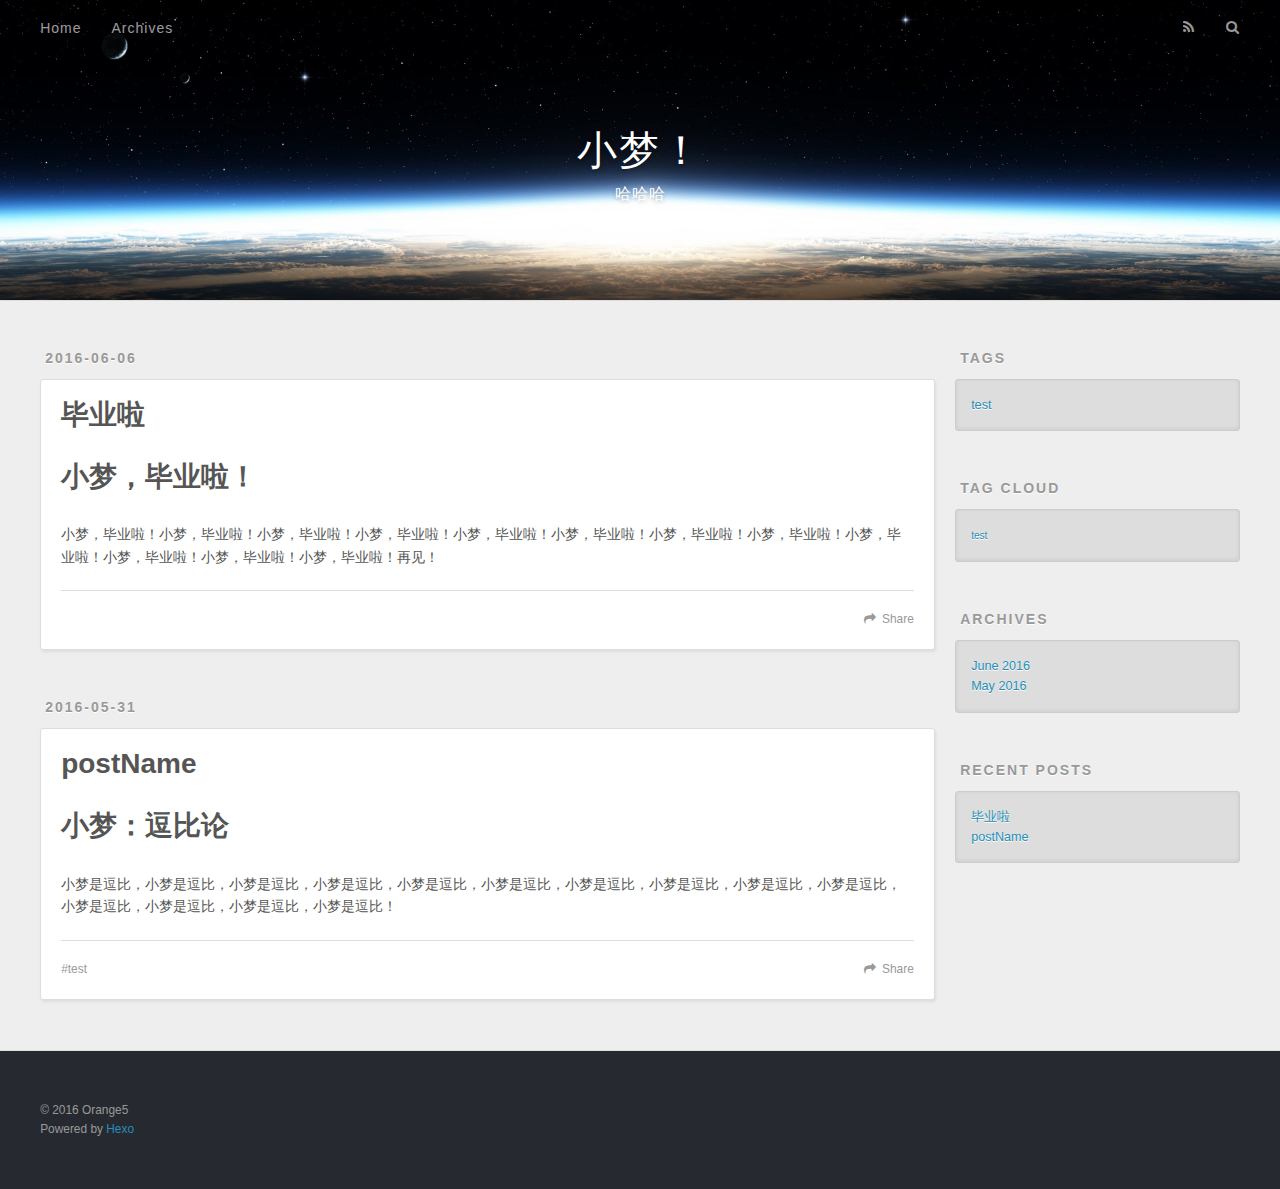
==== commit 44525848: "Site updated: 2016-06-08 14:09:57" ====
--- a/index.html
+++ b/index.html
@@ -57,7 +57,7 @@
         
           <a id="nav-rss-link" class="nav-icon" href="/atom.xml" title="RSS Feed"></a>
         
-        <a id="nav-search-btn" class="nav-icon" title="Søk"></a>
+        <a id="nav-search-btn" class="nav-icon" title="Search"></a>
       </nav>
       <div id="search-form-wrap">
         <form action="//google.com/search" method="get" accept-charset="UTF-8" class="search-form"><input type="search" name="q" results="0" class="search-form-input" placeholder="Search"><button type="submit" class="search-form-submit">&#xF002;</button><input type="hidden" name="sitesearch" value="http://yoursite.com"></form>
@@ -68,10 +68,10 @@
       <div class="outer">
         <section id="main">
   
-    <article id="post-hello-world" class="article article-type-post" itemscope itemprop="blogPost">
+    <article id="post-毕业啦" class="article article-type-post" itemscope itemprop="blogPost">
   <div class="article-meta">
-    <a href="/2016/05/31/hello-world/" class="article-date">
-  <time datetime="2016-05-31T04:26:04.000Z" itemprop="datePublished">2016-05-31</time>
+    <a href="/2016/06/06/毕业啦/" class="article-date">
+  <time datetime="2016-06-06T02:36:34.000Z" itemprop="datePublished">2016-06-06</time>
 </a>
     
   </div>
@@ -82,7 +82,7 @@
         
   
     <h1 itemprop="name">
-      <a class="article-title" href="/2016/05/31/hello-world/">Hello World</a>
+      <a class="article-title" href="/2016/06/06/毕业啦/">毕业啦</a>
     </h1>
   
 
@@ -90,20 +90,12 @@
     
     <div class="article-entry" itemprop="articleBody">
       
-        <p>Welcome to <a href="https://hexo.io/" target="_blank" rel="external">Hexo</a>! This is your very first post. Check <a href="https://hexo.io/docs/" target="_blank" rel="external">documentation</a> for more info. If you get any problems when using Hexo, you can find the answer in <a href="https://hexo.io/docs/troubleshooting.html" target="_blank" rel="external">troubleshooting</a> or you can ask me on <a href="https://github.com/hexojs/hexo/issues" target="_blank" rel="external">GitHub</a>.</p>
-<h2 id="Quick-Start"><a href="#Quick-Start" class="headerlink" title="Quick Start"></a>Quick Start</h2><h3 id="Create-a-new-post"><a href="#Create-a-new-post" class="headerlink" title="Create a new post"></a>Create a new post</h3><figure class="highlight bash"><table><tr><td class="gutter"><pre><span class="line">1</span><br></pre></td><td class="code"><pre><span class="line">$ hexo new <span class="string">"My New Post"</span></span><br></pre></td></tr></table></figure>
-<p>More info: <a href="https://hexo.io/docs/writing.html" target="_blank" rel="external">Writing</a></p>
-<h3 id="Run-server"><a href="#Run-server" class="headerlink" title="Run server"></a>Run server</h3><figure class="highlight bash"><table><tr><td class="gutter"><pre><span class="line">1</span><br></pre></td><td class="code"><pre><span class="line">$ hexo server</span><br></pre></td></tr></table></figure>
-<p>More info: <a href="https://hexo.io/docs/server.html" target="_blank" rel="external">Server</a></p>
-<h3 id="Generate-static-files"><a href="#Generate-static-files" class="headerlink" title="Generate static files"></a>Generate static files</h3><figure class="highlight bash"><table><tr><td class="gutter"><pre><span class="line">1</span><br></pre></td><td class="code"><pre><span class="line">$ hexo generate</span><br></pre></td></tr></table></figure>
-<p>More info: <a href="https://hexo.io/docs/generating.html" target="_blank" rel="external">Generating</a></p>
-<h3 id="Deploy-to-remote-sites"><a href="#Deploy-to-remote-sites" class="headerlink" title="Deploy to remote sites"></a>Deploy to remote sites</h3><figure class="highlight bash"><table><tr><td class="gutter"><pre><span class="line">1</span><br></pre></td><td class="code"><pre><span class="line">$ hexo deploy</span><br></pre></td></tr></table></figure>
-<p>More info: <a href="https://hexo.io/docs/deployment.html" target="_blank" rel="external">Deployment</a></p>
+        <h1 id="小梦，毕业啦！"><a href="#小梦，毕业啦！" class="headerlink" title="小梦，毕业啦！"></a>小梦，毕业啦！</h1><p>小梦，毕业啦！小梦，毕业啦！小梦，毕业啦！小梦，毕业啦！小梦，毕业啦！小梦，毕业啦！小梦，毕业啦！小梦，毕业啦！小梦，毕业啦！小梦，毕业啦！小梦，毕业啦！小梦，毕业啦！再见！</p>
 
       
     </div>
     <footer class="article-footer">
-      <a data-url="http://yoursite.com/2016/05/31/hello-world/" data-id="ciov7jt9k0000qzx10taojjly" class="article-share-link">Share</a>
+      <a data-url="http://yoursite.com/2016/06/06/毕业啦/" data-id="cip6h4rpj00015ox1an6v0a81" class="article-share-link">Share</a>
       
       
     </footer>
@@ -113,6 +105,45 @@
 
 
   
+    <article id="post-postName" class="article article-type-post" itemscope itemprop="blogPost">
+  <div class="article-meta">
+    <a href="/2016/05/31/postName/" class="article-date">
+  <time datetime="2016-05-31T09:05:12.000Z" itemprop="datePublished">2016-05-31</time>
+</a>
+    
+  </div>
+  <div class="article-inner">
+    
+    
+      <header class="article-header">
+        
+  
+    <h1 itemprop="name">
+      <a class="article-title" href="/2016/05/31/postName/">postName</a>
+    </h1>
+  
+
+      </header>
+    
+    <div class="article-entry" itemprop="articleBody">
+      
+        <h1 id="小梦：逗比论"><a href="#小梦：逗比论" class="headerlink" title="小梦：逗比论"></a>小梦：逗比论</h1><p>小梦是逗比，小梦是逗比，小梦是逗比，小梦是逗比，小梦是逗比，小梦是逗比，小梦是逗比，小梦是逗比，小梦是逗比，小梦是逗比，小梦是逗比，小梦是逗比，小梦是逗比，小梦是逗比！</p>
+
+      
+    </div>
+    <footer class="article-footer">
+      <a data-url="http://yoursite.com/2016/05/31/postName/" data-id="cip6h4rpd00005ox13dfqb84s" class="article-share-link">Share</a>
+      
+      
+  <ul class="article-tag-list"><li class="article-tag-list-item"><a class="article-tag-list-link" href="/tags/test/">test</a></li></ul>
+
+    </footer>
+  </div>
+  
+</article>
+
+
+  
 
 </section>
         
@@ -122,28 +153,46 @@
 
   
     
-
-  
-    
-  
-    
-  <div class="widget-wrap">
-    <h3 class="widget-title">Arkiv</h3>
+  <div class="widget-wrap">
+    <h3 class="widget-title">Tags</h3>
     <div class="widget">
-      <ul class="archive-list"><li class="archive-list-item"><a class="archive-list-link" href="/archives/2016/05/">May 2016</a></li></ul>
-    </div>
-  </div>
-
-
-  
-    
-  <div class="widget-wrap">
-    <h3 class="widget-title">Siste innlegg</h3>
+      <ul class="tag-list"><li class="tag-list-item"><a class="tag-list-link" href="/tags/test/">test</a></li></ul>
+    </div>
+  </div>
+
+
+  
+    
+  <div class="widget-wrap">
+    <h3 class="widget-title">Tag Cloud</h3>
+    <div class="widget tagcloud">
+      <a href="/tags/test/" style="font-size: 10px;">test</a>
+    </div>
+  </div>
+
+  
+    
+  <div class="widget-wrap">
+    <h3 class="widget-title">Archives</h3>
+    <div class="widget">
+      <ul class="archive-list"><li class="archive-list-item"><a class="archive-list-link" href="/archives/2016/06/">June 2016</a></li><li class="archive-list-item"><a class="archive-list-link" href="/archives/2016/05/">May 2016</a></li></ul>
+    </div>
+  </div>
+
+
+  
+    
+  <div class="widget-wrap">
+    <h3 class="widget-title">Recent Posts</h3>
     <div class="widget">
       <ul>
         
           <li>
-            <a href="/2016/05/31/hello-world/">Hello World</a>
+            <a href="/2016/06/06/毕业啦/">毕业啦</a>
+          </li>
+        
+          <li>
+            <a href="/2016/05/31/postName/">postName</a>
           </li>
         
       </ul>
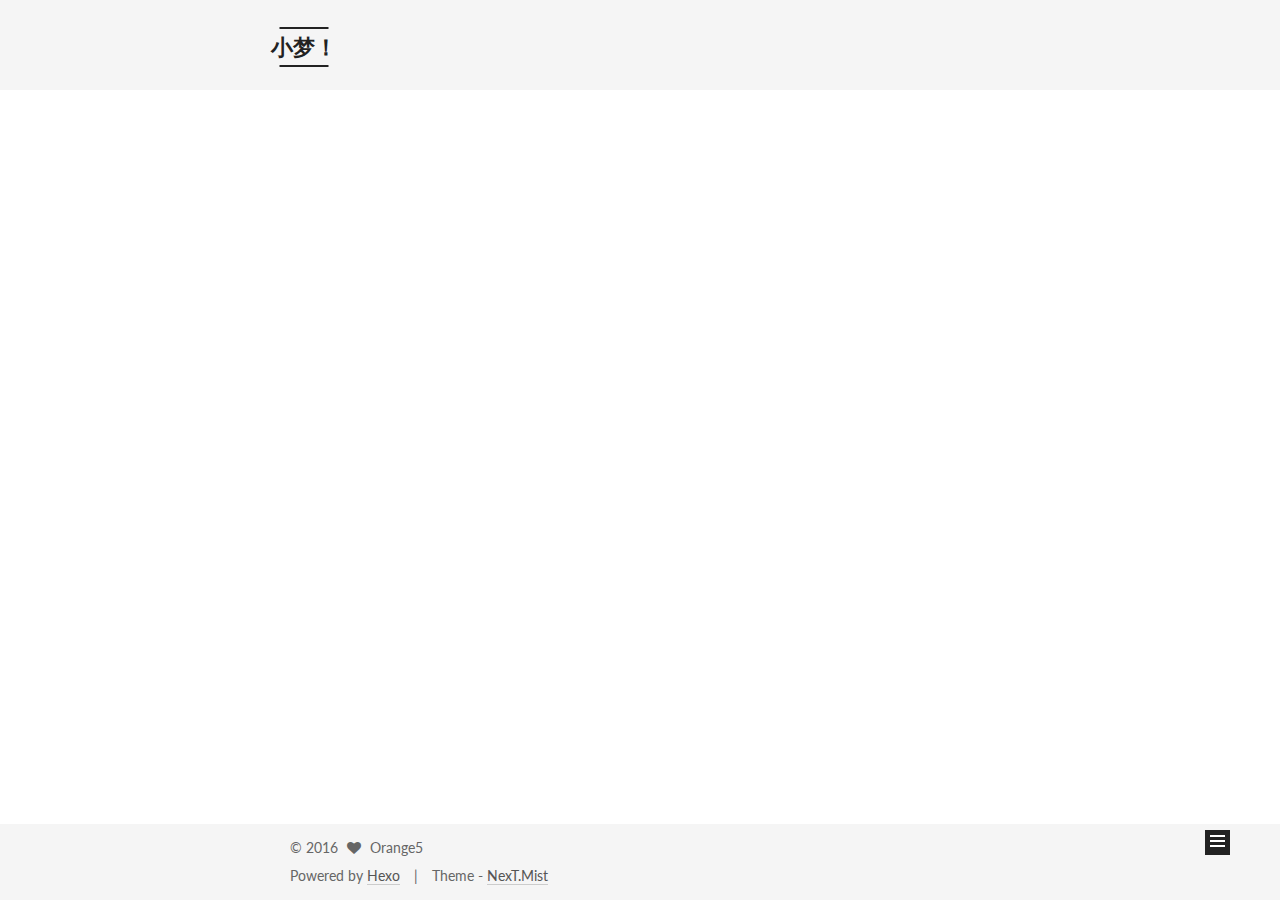
==== commit ddc56927: "Site updated: 2016-06-08 16:26:38" ====
--- a/index.html
+++ b/index.html
@@ -1,11 +1,90 @@
-<!DOCTYPE html>
-<html>
+<!doctype html>
+
+
+
+  
+
+
+<html class="theme-next mist use-motion">
 <head>
-  <meta charset="utf-8">
-  
-  <title>小梦！</title>
-  <meta name="viewport" content="width=device-width, initial-scale=1, maximum-scale=1">
-  <meta name="description" content="啦啦啦">
+  <meta charset="UTF-8"/>
+<meta http-equiv="X-UA-Compatible" content="IE=edge,chrome=1" />
+<meta name="viewport" content="width=device-width, initial-scale=1, maximum-scale=1"/>
+
+
+
+<meta http-equiv="Cache-Control" content="no-transform" />
+<meta http-equiv="Cache-Control" content="no-siteapp" />
+
+
+
+
+
+
+
+
+
+
+
+
+  
+  
+  <link href="/vendors/fancybox/source/jquery.fancybox.css?v=2.1.5" rel="stylesheet" type="text/css" />
+
+
+
+
+  
+  
+  
+  
+
+  
+    
+    
+  
+
+  
+
+  
+
+  
+
+  
+
+  
+    
+    
+    <link href="//fonts.googleapis.com/css?family=Lato:300,300italic,400,400italic,700,700italic&subset=latin,latin-ext" rel="stylesheet" type="text/css">
+  
+
+
+
+
+
+
+<link href="/vendors/font-awesome/css/font-awesome.min.css?v=4.4.0" rel="stylesheet" type="text/css" />
+
+<link href="/css/main.css?v=5.0.1" rel="stylesheet" type="text/css" />
+
+
+  <meta name="keywords" content="Hexo, NexT" />
+
+
+
+
+
+
+
+
+  <link rel="shortcut icon" type="image/x-icon" href="/favicon.ico?v=5.0.1" />
+
+
+
+
+
+
+<meta name="description" content="啦啦啦">
 <meta property="og:type" content="website">
 <meta property="og:title" content="小梦！">
 <meta property="og:url" content="http://yoursite.com/index.html">
@@ -14,223 +93,511 @@
 <meta name="twitter:card" content="summary">
 <meta name="twitter:title" content="小梦！">
 <meta name="twitter:description" content="啦啦啦">
-  
-    <link rel="alternate" href="/atom.xml" title="小梦！" type="application/atom+xml">
-  
-  
-    <link rel="icon" href="/favicon.png">
-  
-  
-    <link href="//fonts.googleapis.com/css?family=Source+Code+Pro" rel="stylesheet" type="text/css">
-  
-  <link rel="stylesheet" href="/css/style.css">
-  
-
+
+
+
+<script type="text/javascript" id="hexo.configuration">
+  var NexT = window.NexT || {};
+  var CONFIG = {
+    scheme: 'Mist',
+    sidebar: {"position":"left","display":"post"},
+    fancybox: true,
+    motion: true,
+    duoshuo: {
+      userId: 0,
+      author: 'Author'
+    }
+  };
+</script>
+
+
+
+
+  <link rel="canonical" href="http://yoursite.com/"/>
+
+  <title> 小梦！ </title>
 </head>
 
-<body>
-  <div id="container">
-    <div id="wrap">
-      <header id="header">
-  <div id="banner"></div>
-  <div id="header-outer" class="outer">
-    <div id="header-title" class="inner">
-      <h1 id="logo-wrap">
-        <a href="/" id="logo">小梦！</a>
-      </h1>
-      
-        <h2 id="subtitle-wrap">
-          <a href="/" id="subtitle">哈哈哈</a>
-        </h2>
-      
-    </div>
-    <div id="header-inner" class="inner">
-      <nav id="main-nav">
-        <a id="main-nav-toggle" class="nav-icon"></a>
-        
-          <a class="main-nav-link" href="/">Home</a>
-        
-          <a class="main-nav-link" href="/archives">Archives</a>
-        
-      </nav>
-      <nav id="sub-nav">
-        
-          <a id="nav-rss-link" class="nav-icon" href="/atom.xml" title="RSS Feed"></a>
-        
-        <a id="nav-search-btn" class="nav-icon" title="Search"></a>
-      </nav>
-      <div id="search-form-wrap">
-        <form action="//google.com/search" method="get" accept-charset="UTF-8" class="search-form"><input type="search" name="q" results="0" class="search-form-input" placeholder="Search"><button type="submit" class="search-form-submit">&#xF002;</button><input type="hidden" name="sitesearch" value="http://yoursite.com"></form>
+<body itemscope itemtype="http://schema.org/WebPage" lang="zn - CN">
+
+  
+
+
+
+
+
+
+
+
+
+
+  
+  
+    
+  
+
+  <div class="container one-collumn sidebar-position-left 
+   page-home 
+ ">
+    <div class="headband"></div>
+
+    <header id="header" class="header" itemscope itemtype="http://schema.org/WPHeader">
+      <div class="header-inner"><div class="site-meta ">
+  
+
+  <div class="custom-logo-site-title">
+    <a href="/"  class="brand" rel="start">
+      <span class="logo-line-before"><i></i></span>
+      <span class="site-title">小梦！</span>
+      <span class="logo-line-after"><i></i></span>
+    </a>
+  </div>
+  <p class="site-subtitle">哈哈哈</p>
+</div>
+
+<div class="site-nav-toggle">
+  <button>
+    <span class="btn-bar"></span>
+    <span class="btn-bar"></span>
+    <span class="btn-bar"></span>
+  </button>
+</div>
+
+<nav class="site-nav">
+  
+
+  
+    <ul id="menu" class="menu">
+      
+        
+        <li class="menu-item menu-item-home">
+          <a href="/" rel="section">
+            
+              <i class="menu-item-icon fa fa-fw fa-home"></i> <br />
+            
+            Home
+          </a>
+        </li>
+      
+        
+        <li class="menu-item menu-item-archives">
+          <a href="/archives" rel="section">
+            
+              <i class="menu-item-icon fa fa-fw fa-archive"></i> <br />
+            
+            Archives
+          </a>
+        </li>
+      
+        
+        <li class="menu-item menu-item-tags">
+          <a href="/tags" rel="section">
+            
+              <i class="menu-item-icon fa fa-fw fa-tags"></i> <br />
+            
+            Tags
+          </a>
+        </li>
+      
+
+      
+    </ul>
+  
+
+  
+</nav>
+
+ </div>
+    </header>
+
+    <main id="main" class="main">
+      <div class="main-inner">
+        <div class="content-wrap">
+          <div id="content" class="content">
+            
+  <section id="posts" class="posts-expand">
+    
+      
+
+  
+  
+
+  
+  
+  
+
+  <article class="post post-type-normal " itemscope itemtype="http://schema.org/Article">
+
+    
+      <header class="post-header">
+
+        
+        
+          <h1 class="post-title" itemprop="name headline">
+            
+            
+              
+                
+                <a class="post-title-link" href="/2016/06/06/毕业啦/" itemprop="url">
+                  毕业啦
+                </a>
+              
+            
+          </h1>
+        
+
+        <div class="post-meta">
+          <span class="post-time">
+            <span class="post-meta-item-icon">
+              <i class="fa fa-calendar-o"></i>
+            </span>
+            <span class="post-meta-item-text">Posted on</span>
+            <time itemprop="dateCreated" datetime="2016-06-06T10:36:34+08:00" content="2016-06-06">
+              2016-06-06
+            </time>
+          </span>
+
+          
+
+          
+            
+          
+
+          
+
+          
+          
+
+          
+        </div>
+      </header>
+    
+
+
+    <div class="post-body" itemprop="articleBody">
+
+      
+      
+
+      
+        
+          
+            <h1 id="小梦，毕业啦！"><a href="#小梦，毕业啦！" class="headerlink" title="小梦，毕业啦！"></a>小梦，毕业啦！</h1><p>小梦，毕业啦！小梦，毕业啦！小梦，毕业啦！小梦，毕业啦！小梦，毕业啦！小梦，毕业啦！小梦，毕业啦！小梦，毕业啦！小梦，毕业啦！小梦，毕业啦！小梦，毕业啦！小梦，毕业啦！再见！</p>
+
+          
+        
+      
+    </div>
+
+    <div>
+      
+    </div>
+
+    <div>
+      
+    </div>
+
+    <footer class="post-footer">
+      
+
+      
+
+      
+      
+        <div class="post-eof"></div>
+      
+    </footer>
+  </article>
+
+
+    
+      
+
+  
+  
+
+  
+  
+  
+
+  <article class="post post-type-normal " itemscope itemtype="http://schema.org/Article">
+
+    
+      <header class="post-header">
+
+        
+        
+          <h1 class="post-title" itemprop="name headline">
+            
+            
+              
+                
+                <a class="post-title-link" href="/2016/05/31/postName/" itemprop="url">
+                  postName
+                </a>
+              
+            
+          </h1>
+        
+
+        <div class="post-meta">
+          <span class="post-time">
+            <span class="post-meta-item-icon">
+              <i class="fa fa-calendar-o"></i>
+            </span>
+            <span class="post-meta-item-text">Posted on</span>
+            <time itemprop="dateCreated" datetime="2016-05-31T17:05:12+08:00" content="2016-05-31">
+              2016-05-31
+            </time>
+          </span>
+
+          
+
+          
+            
+          
+
+          
+
+          
+          
+
+          
+        </div>
+      </header>
+    
+
+
+    <div class="post-body" itemprop="articleBody">
+
+      
+      
+
+      
+        
+          
+            <h1 id="小梦：逗比论"><a href="#小梦：逗比论" class="headerlink" title="小梦：逗比论"></a>小梦：逗比论</h1><p>小梦是逗比，小梦是逗比，小梦是逗比，小梦是逗比，小梦是逗比，小梦是逗比，小梦是逗比，小梦是逗比，小梦是逗比，小梦是逗比，小梦是逗比，小梦是逗比，小梦是逗比，小梦是逗比！</p>
+
+          
+        
+      
+    </div>
+
+    <div>
+      
+    </div>
+
+    <div>
+      
+    </div>
+
+    <footer class="post-footer">
+      
+
+      
+
+      
+      
+        <div class="post-eof"></div>
+      
+    </footer>
+  </article>
+
+
+    
+  </section>
+
+  
+
+
+          </div>
+          
+
+
+          
+
+        </div>
+        
+          
+  
+  <div class="sidebar-toggle">
+    <div class="sidebar-toggle-line-wrap">
+      <span class="sidebar-toggle-line sidebar-toggle-line-first"></span>
+      <span class="sidebar-toggle-line sidebar-toggle-line-middle"></span>
+      <span class="sidebar-toggle-line sidebar-toggle-line-last"></span>
+    </div>
+  </div>
+
+  <aside id="sidebar" class="sidebar">
+    <div class="sidebar-inner">
+
+      
+
+      
+
+      <section class="site-overview sidebar-panel  sidebar-panel-active ">
+        <div class="site-author motion-element" itemprop="author" itemscope itemtype="http://schema.org/Person">
+          <img class="site-author-image" itemprop="image"
+               src="/images/avatar.gif"
+               alt="Orange5" />
+          <p class="site-author-name" itemprop="name">Orange5</p>
+          <p class="site-description motion-element" itemprop="description">啦啦啦</p>
+        </div>
+        <nav class="site-state motion-element">
+          <div class="site-state-item site-state-posts">
+            <a href="/archives">
+              <span class="site-state-item-count">2</span>
+              <span class="site-state-item-name">posts</span>
+            </a>
+          </div>
+
+          
+
+          
+            <div class="site-state-item site-state-tags">
+              <a href="/tags">
+                <span class="site-state-item-count">1</span>
+                <span class="site-state-item-name">tags</span>
+              </a>
+            </div>
+          
+
+        </nav>
+
+        
+
+        <div class="links-of-author motion-element">
+          
+        </div>
+
+        
+        
+
+        
+        
+
+      </section>
+
+      
+
+    </div>
+  </aside>
+
+
+        
       </div>
+    </main>
+
+    <footer id="footer" class="footer">
+      <div class="footer-inner">
+        <div class="copyright" >
+  
+  &copy; 
+  <span itemprop="copyrightYear">2016</span>
+  <span class="with-love">
+    <i class="fa fa-heart"></i>
+  </span>
+  <span class="author" itemprop="copyrightHolder">Orange5</span>
+</div>
+
+<div class="powered-by">
+  Powered by <a class="theme-link" href="http://hexo.io">Hexo</a>
+</div>
+
+<div class="theme-info">
+  Theme -
+  <a class="theme-link" href="https://github.com/iissnan/hexo-theme-next">
+    NexT.Mist
+  </a>
+</div>
+
+        
+
+        
+      </div>
+    </footer>
+
+    <div class="back-to-top">
+      <i class="fa fa-arrow-up"></i>
     </div>
   </div>
-</header>
-      <div class="outer">
-        <section id="main">
-  
-    <article id="post-毕业啦" class="article article-type-post" itemscope itemprop="blogPost">
-  <div class="article-meta">
-    <a href="/2016/06/06/毕业啦/" class="article-date">
-  <time datetime="2016-06-06T02:36:34.000Z" itemprop="datePublished">2016-06-06</time>
-</a>
-    
-  </div>
-  <div class="article-inner">
-    
-    
-      <header class="article-header">
-        
-  
-    <h1 itemprop="name">
-      <a class="article-title" href="/2016/06/06/毕业啦/">毕业啦</a>
-    </h1>
-  
-
-      </header>
-    
-    <div class="article-entry" itemprop="articleBody">
-      
-        <h1 id="小梦，毕业啦！"><a href="#小梦，毕业啦！" class="headerlink" title="小梦，毕业啦！"></a>小梦，毕业啦！</h1><p>小梦，毕业啦！小梦，毕业啦！小梦，毕业啦！小梦，毕业啦！小梦，毕业啦！小梦，毕业啦！小梦，毕业啦！小梦，毕业啦！小梦，毕业啦！小梦，毕业啦！小梦，毕业啦！小梦，毕业啦！再见！</p>
-
-      
-    </div>
-    <footer class="article-footer">
-      <a data-url="http://yoursite.com/2016/06/06/毕业啦/" data-id="cip6h4rpj00015ox1an6v0a81" class="article-share-link">Share</a>
-      
-      
-    </footer>
-  </div>
-  
-</article>
-
-
-  
-    <article id="post-postName" class="article article-type-post" itemscope itemprop="blogPost">
-  <div class="article-meta">
-    <a href="/2016/05/31/postName/" class="article-date">
-  <time datetime="2016-05-31T09:05:12.000Z" itemprop="datePublished">2016-05-31</time>
-</a>
-    
-  </div>
-  <div class="article-inner">
-    
-    
-      <header class="article-header">
-        
-  
-    <h1 itemprop="name">
-      <a class="article-title" href="/2016/05/31/postName/">postName</a>
-    </h1>
-  
-
-      </header>
-    
-    <div class="article-entry" itemprop="articleBody">
-      
-        <h1 id="小梦：逗比论"><a href="#小梦：逗比论" class="headerlink" title="小梦：逗比论"></a>小梦：逗比论</h1><p>小梦是逗比，小梦是逗比，小梦是逗比，小梦是逗比，小梦是逗比，小梦是逗比，小梦是逗比，小梦是逗比，小梦是逗比，小梦是逗比，小梦是逗比，小梦是逗比，小梦是逗比，小梦是逗比！</p>
-
-      
-    </div>
-    <footer class="article-footer">
-      <a data-url="http://yoursite.com/2016/05/31/postName/" data-id="cip6h4rpd00005ox13dfqb84s" class="article-share-link">Share</a>
-      
-      
-  <ul class="article-tag-list"><li class="article-tag-list-item"><a class="article-tag-list-link" href="/tags/test/">test</a></li></ul>
-
-    </footer>
-  </div>
-  
-</article>
-
-
-  
-
-</section>
-        
-          <aside id="sidebar">
-  
-    
-
-  
-    
-  <div class="widget-wrap">
-    <h3 class="widget-title">Tags</h3>
-    <div class="widget">
-      <ul class="tag-list"><li class="tag-list-item"><a class="tag-list-link" href="/tags/test/">test</a></li></ul>
-    </div>
-  </div>
-
-
-  
-    
-  <div class="widget-wrap">
-    <h3 class="widget-title">Tag Cloud</h3>
-    <div class="widget tagcloud">
-      <a href="/tags/test/" style="font-size: 10px;">test</a>
-    </div>
-  </div>
-
-  
-    
-  <div class="widget-wrap">
-    <h3 class="widget-title">Archives</h3>
-    <div class="widget">
-      <ul class="archive-list"><li class="archive-list-item"><a class="archive-list-link" href="/archives/2016/06/">June 2016</a></li><li class="archive-list-item"><a class="archive-list-link" href="/archives/2016/05/">May 2016</a></li></ul>
-    </div>
-  </div>
-
-
-  
-    
-  <div class="widget-wrap">
-    <h3 class="widget-title">Recent Posts</h3>
-    <div class="widget">
-      <ul>
-        
-          <li>
-            <a href="/2016/06/06/毕业啦/">毕业啦</a>
-          </li>
-        
-          <li>
-            <a href="/2016/05/31/postName/">postName</a>
-          </li>
-        
-      </ul>
-    </div>
-  </div>
-
-  
-</aside>
-        
-      </div>
-      <footer id="footer">
-  
-  <div class="outer">
-    <div id="footer-info" class="inner">
-      &copy; 2016 Orange5<br>
-      Powered by <a href="http://hexo.io/" target="_blank">Hexo</a>
-    </div>
-  </div>
-</footer>
-    </div>
-    <nav id="mobile-nav">
-  
-    <a href="/" class="mobile-nav-link">Home</a>
-  
-    <a href="/archives" class="mobile-nav-link">Archives</a>
-  
-</nav>
-    
-
-<script src="//ajax.googleapis.com/ajax/libs/jquery/2.0.3/jquery.min.js"></script>
-
-
-  <link rel="stylesheet" href="/fancybox/jquery.fancybox.css">
-  <script src="/fancybox/jquery.fancybox.pack.js"></script>
-
-
-<script src="/js/script.js"></script>
-
-  </div>
+
+  
+
+<script type="text/javascript">
+  if (Object.prototype.toString.call(window.Promise) !== '[object Function]') {
+    window.Promise = null;
+  }
+</script>
+
+
+
+
+
+
+
+
+
+  
+
+
+
+  
+  <script type="text/javascript" src="/vendors/jquery/index.js?v=2.1.3"></script>
+
+  
+  <script type="text/javascript" src="/vendors/fastclick/lib/fastclick.min.js?v=1.0.6"></script>
+
+  
+  <script type="text/javascript" src="/vendors/jquery_lazyload/jquery.lazyload.js?v=1.9.7"></script>
+
+  
+  <script type="text/javascript" src="/vendors/velocity/velocity.min.js?v=1.2.1"></script>
+
+  
+  <script type="text/javascript" src="/vendors/velocity/velocity.ui.min.js?v=1.2.1"></script>
+
+  
+  <script type="text/javascript" src="/vendors/fancybox/source/jquery.fancybox.pack.js?v=2.1.5"></script>
+
+
+  
+
+
+  <script type="text/javascript" src="/js/src/utils.js?v=5.0.1"></script>
+
+  <script type="text/javascript" src="/js/src/motion.js?v=5.0.1"></script>
+
+
+
+  
+  
+
+  
+
+  
+
+
+  <script type="text/javascript" src="/js/src/bootstrap.js?v=5.0.1"></script>
+
+
+
+  
+
+
+
+  
+
+
+
+
+  
+  
+  
+
+  
+
+  
+
 </body>
-</html>+</html>
--- a/css/main.css
+++ b/css/main.css
@@ -0,0 +1,2427 @@
+/* normalize.css v3.0.2 | MIT License | git.io/normalize */
+html {
+  font-family: sans-serif; /* 1 */
+  -ms-text-size-adjust: 100%; /* 2 */
+  -webkit-text-size-adjust: 100%; /* 2 */
+}
+body {
+  margin: 0;
+}
+article,
+aside,
+details,
+figcaption,
+figure,
+footer,
+header,
+hgroup,
+main,
+menu,
+nav,
+section,
+summary {
+  display: block;
+}
+audio,
+canvas,
+progress,
+video {
+  display: inline-block; /* 1 */
+  vertical-align: baseline; /* 2 */
+}
+audio:not([controls]) {
+  display: none;
+  height: 0;
+}
+[hidden],
+template {
+  display: none;
+}
+a {
+  background-color: transparent;
+}
+a:active,
+a:hover {
+  outline: 0;
+}
+abbr[title] {
+  border-bottom: 1px dotted;
+}
+b,
+strong {
+  font-weight: bold;
+}
+dfn {
+  font-style: italic;
+}
+h1 {
+  font-size: 2em;
+  margin: 0.67em 0;
+}
+mark {
+  background: #ff0;
+  color: #000;
+}
+small {
+  font-size: 80%;
+}
+sub,
+sup {
+  font-size: 75%;
+  line-height: 0;
+  position: relative;
+  vertical-align: baseline;
+}
+sup {
+  top: -0.5em;
+}
+sub {
+  bottom: -0.25em;
+}
+img {
+  border: 0;
+}
+svg:not(:root) {
+  overflow: hidden;
+}
+figure {
+  margin: 1em 40px;
+}
+hr {
+  -moz-box-sizing: content-box;
+  box-sizing: content-box;
+  height: 0;
+}
+pre {
+  overflow: auto;
+}
+code,
+kbd,
+pre,
+samp {
+  font-family: monospace, monospace;
+  font-size: 1em;
+}
+button,
+input,
+optgroup,
+select,
+textarea {
+  color: inherit; /* 1 */
+  font: inherit; /* 2 */
+  margin: 0; /* 3 */
+}
+button {
+  overflow: visible;
+}
+button,
+select {
+  text-transform: none;
+}
+button,
+html input[type="button"],
+input[type="reset"],
+input[type="submit"] {
+  -webkit-appearance: button; /* 2 */
+  cursor: pointer; /* 3 */
+}
+button[disabled],
+html input[disabled] {
+  cursor: default;
+}
+button::-moz-focus-inner,
+input::-moz-focus-inner {
+  border: 0;
+  padding: 0;
+}
+input {
+  line-height: normal;
+}
+input[type="checkbox"],
+input[type="radio"] {
+  box-sizing: border-box; /* 1 */
+  padding: 0; /* 2 */
+}
+input[type="number"]::-webkit-inner-spin-button,
+input[type="number"]::-webkit-outer-spin-button {
+  height: auto;
+}
+input[type="search"] {
+  -webkit-appearance: textfield; /* 1 */
+  -moz-box-sizing: content-box;
+  -webkit-box-sizing: content-box; /* 2 */
+  box-sizing: content-box;
+}
+input[type="search"]::-webkit-search-cancel-button,
+input[type="search"]::-webkit-search-decoration {
+  -webkit-appearance: none;
+}
+fieldset {
+  border: 1px solid #c0c0c0;
+  margin: 0 2px;
+  padding: 0.35em 0.625em 0.75em;
+}
+legend {
+  border: 0; /* 1 */
+  padding: 0; /* 2 */
+}
+textarea {
+  overflow: auto;
+}
+optgroup {
+  font-weight: bold;
+}
+table {
+  border-collapse: collapse;
+  border-spacing: 0;
+}
+td,
+th {
+  padding: 0;
+}
+::selection {
+  background: #262a30;
+  color: #fff;
+}
+body {
+  position: relative;
+  font-family: 'Lato', "PingFang SC", "Microsoft YaHei", sans-serif;
+  font-size: 14px;
+  line-height: 2;
+  color: #555;
+  background: #fff;
+}
+@media (max-width: 767px) {
+  body {
+    padding-right: 0 !important;
+  }
+}
+@media (min-width: 768px) and (max-width: 991px) {
+  body {
+    padding-right: 0 !important;
+  }
+}
+@media (min-width: 1600px) {
+  body {
+    font-size: 16px;
+  }
+}
+h1,
+h2,
+h3,
+h4,
+h5,
+h6 {
+  margin: 0;
+  padding: 0;
+  font-weight: bold;
+  line-height: 1.5;
+  font-family: 'Lato', "PingFang SC", "Microsoft YaHei", sans-serif;
+}
+h2,
+h3,
+h4,
+h5,
+h6 {
+  margin: 20px 0 15px;
+}
+h1 {
+  font-size: 24px;
+}
+@media (max-width: 767px) {
+  h1 {
+    font-size: 20px;
+  }
+}
+h2 {
+  font-size: 22px;
+}
+@media (max-width: 767px) {
+  h2 {
+    font-size: 18px;
+  }
+}
+h3 {
+  font-size: 20px;
+}
+@media (max-width: 767px) {
+  h3 {
+    font-size: 16px;
+  }
+}
+h4 {
+  font-size: 18px;
+}
+@media (max-width: 767px) {
+  h4 {
+    font-size: 14px;
+  }
+}
+h5 {
+  font-size: 16px;
+}
+@media (max-width: 767px) {
+  h5 {
+    font-size: 12px;
+  }
+}
+h6 {
+  font-size: 14px;
+}
+@media (max-width: 767px) {
+  h6 {
+    font-size: 10px;
+  }
+}
+p {
+  margin: 0 0 25px 0;
+}
+a {
+  color: #555;
+  text-decoration: none;
+  border-bottom: 1px solid #999;
+  word-wrap: break-word;
+}
+a:hover {
+  color: #222;
+  border-bottom-color: #222;
+}
+ul {
+  list-style: none;
+}
+blockquote {
+  margin: 0;
+  padding: 0;
+}
+img {
+  display: block;
+  margin: auto;
+  max-width: 100%;
+  height: auto;
+}
+hr {
+  margin: 40px 0;
+  height: 3px;
+  border: none;
+  background-color: #ddd;
+  background-image: repeating-linear-gradient(-45deg, #fff, #fff 4px, transparent 4px, transparent 8px);
+}
+blockquote {
+  padding: 0 15px;
+  color: #666;
+  border-left: 4px solid #ddd;
+}
+blockquote cite::before {
+  content: "-";
+  padding: 0 5px;
+}
+dt {
+  font-weight: 700;
+}
+dd {
+  margin: 0;
+  padding: 0;
+}
+.text-left {
+  text-align: left;
+}
+.text-center {
+  text-align: center;
+}
+.text-right {
+  text-align: right;
+}
+.text-justify {
+  text-align: justify;
+}
+.text-nowrap {
+  white-space: nowrap;
+}
+.text-lowercase {
+  text-transform: lowercase;
+}
+.text-uppercase {
+  text-transform: uppercase;
+}
+.text-capitalize {
+  text-transform: capitalize;
+}
+.center-block {
+  display: block;
+  margin-left: auto;
+  margin-right: auto;
+}
+.clearfix:before,
+.clearfix:after {
+  content: " ";
+  display: table;
+}
+.clearfix:after {
+  clear: both;
+}
+.pullquote {
+  width: 45%;
+}
+.pullquote.left {
+  float: left;
+  margin-left: 5px;
+  margin-right: 10px;
+}
+.pullquote.right {
+  float: right;
+  margin-left: 10px;
+  margin-right: 5px;
+}
+.affix.affix.affix {
+  position: fixed;
+}
+.translation {
+  margin-top: -20px;
+  font-size: 14px;
+  color: #999;
+}
+.scrollbar-measure {
+  width: 100px;
+  height: 100px;
+  overflow: scroll;
+  position: absolute;
+  top: -9999px;
+}
+.use-motion .motion-element {
+  opacity: 0;
+}
+#local-search-input {
+  padding: 3px;
+  border: none;
+  text-indent: 14px;
+  border-radius: 0;
+  width: 140px;
+  outline: none;
+  border-bottom: 1px solid #999;
+  background: inherit;
+  opacity: 0.5;
+}
+#local-search-input:focus {
+  opacity: 1;
+}
+.search-icon {
+  position: absolute;
+  top: 9px;
+}
+table {
+  margin: 20px 0;
+  width: 100%;
+  border-collapse: collapse;
+  border-spacing: 0;
+  border: 1px solid #ddd;
+  font-size: 14px;
+  table-layout: fixed;
+  word-wrap: break-all;
+}
+table>tbody>tr:nth-of-type(odd) {
+  background-color: #f9f9f9;
+}
+table>tbody>tr:hover {
+  background-color: #f5f5f5;
+}
+caption,
+th,
+td {
+  padding: 8px;
+  text-align: left;
+  vertical-align: middle;
+  font-weight: normal;
+}
+th,
+td {
+  border-bottom: 3px solid #ddd;
+  border-right: 1px solid #eee;
+}
+th {
+  padding-bottom: 10px;
+  font-weight: 700;
+}
+td {
+  border-bottom-width: 1px;
+}
+html,
+body {
+  height: 100%;
+}
+.container {
+  position: relative;
+  min-height: 100%;
+}
+.header-inner {
+  margin: 0 auto;
+  padding: 100px 0 70px;
+  width: 700px;
+}
+@media (min-width: 1600px) {
+  .container .header-inner {
+    width: 900px;
+  }
+}
+.main {
+  padding-bottom: 150px;
+}
+.main-inner {
+  margin: 0 auto;
+  width: 700px;
+}
+@media (min-width: 1600px) {
+  .container .main-inner {
+    width: 900px;
+  }
+}
+.footer {
+  position: absolute;
+  left: 0;
+  bottom: 0;
+  width: 100%;
+  min-height: 50px;
+}
+.footer-inner {
+  box-sizing: border-box;
+  margin: 20px auto;
+  width: 700px;
+}
+@media (min-width: 1600px) {
+  .container .footer-inner {
+    width: 900px;
+  }
+}
+pre,
+.highlight {
+  overflow: auto;
+  margin: 20px 0;
+  padding: 15px;
+  font-size: 13px;
+  color: #4d4d4c;
+  background: #f7f7f7;
+  line-height: 1.6;
+}
+pre,
+code {
+  font-family: consolas, Menlo, "PingFang SC", "Microsoft YaHei", monospace;
+}
+code {
+  padding: 2px 4px;
+  word-break: break-all;
+  color: #555;
+  background: #eee;
+  border-radius: 4px;
+  font-size: 13px;
+}
+pre code {
+  padding: 0;
+  color: #4d4d4c;
+  background: none;
+  text-shadow: none;
+}
+.highlight pre {
+  border: none;
+  margin: 0;
+  padding: 1px;
+}
+.highlight table {
+  margin: 0;
+  width: auto;
+  border: none;
+}
+.highlight td {
+  border: none;
+  padding: 0;
+}
+.highlight figcaption {
+  font-size: 1em;
+  color: #4d4d4c;
+  line-height: 1em;
+  margin-bottom: 1em;
+}
+.highlight figcaption:before,
+.highlight figcaption:after {
+  content: " ";
+  display: table;
+}
+.highlight figcaption:after {
+  clear: both;
+}
+.highlight figcaption a {
+  float: right;
+  color: #4d4d4c;
+}
+.highlight figcaption a:hover {
+  border-bottom-color: #4d4d4c;
+}
+.highlight .gutter pre {
+  color: #666;
+  text-align: right;
+  padding-right: 20px;
+}
+.highlight .line {
+  height: 20px;
+}
+.gist table {
+  width: auto;
+}
+.gist table td {
+  border: none;
+}
+pre .comment {
+  color: #8e908c;
+}
+pre .variable,
+pre .attribute,
+pre .tag,
+pre .regexp,
+pre .ruby .constant,
+pre .xml .tag .title,
+pre .xml .pi,
+pre .xml .doctype,
+pre .html .doctype,
+pre .css .id,
+pre .css .class,
+pre .css .pseudo {
+  color: #c82829;
+}
+pre .number,
+pre .preprocessor,
+pre .built_in,
+pre .literal,
+pre .params,
+pre .constant,
+pre .command {
+  color: #f5871f;
+}
+pre .ruby .class .title,
+pre .css .rules .attribute,
+pre .string,
+pre .value,
+pre .inheritance,
+pre .header,
+pre .ruby .symbol,
+pre .xml .cdata,
+pre .special,
+pre .number,
+pre .formula {
+  color: #718c00;
+}
+pre .title,
+pre .css .hexcolor {
+  color: #3e999f;
+}
+pre .function,
+pre .python .decorator,
+pre .python .title,
+pre .ruby .function .title,
+pre .ruby .title .keyword,
+pre .perl .sub,
+pre .javascript .title,
+pre .coffeescript .title {
+  color: #4271ae;
+}
+pre .keyword,
+pre .javascript .function {
+  color: #8959a8;
+}
+.full-image.full-image.full-image {
+  border: none;
+  max-width: 100%;
+  width: auto;
+  margin: 20px auto;
+}
+@media (min-width: 992px) {
+  .full-image.full-image.full-image {
+    max-width: none;
+    width: 126%;
+    margin: 0 -13%;
+  }
+}
+.blockquote-center,
+.page-home .post-type-quote blockquote,
+.page-post-detail .post-type-quote blockquote {
+  position: relative;
+  margin: 40px 0;
+  padding: 0;
+  border-left: none;
+  text-align: center;
+}
+.blockquote-center::before,
+.page-home .post-type-quote blockquote::before,
+.page-post-detail .post-type-quote blockquote::before,
+.blockquote-center::after,
+.page-home .post-type-quote blockquote::after,
+.page-post-detail .post-type-quote blockquote::after {
+  position: absolute;
+  content: ' ';
+  display: block;
+  width: 100%;
+  height: 24px;
+  opacity: 0.2;
+  background-repeat: no-repeat;
+  background-position: 0 -6px;
+  background-size: 22px 22px;
+}
+.blockquote-center::before,
+.page-home .post-type-quote blockquote::before,
+.page-post-detail .post-type-quote blockquote::before {
+  top: -20px;
+  background-image: url("../images/quote-l.svg");
+  border-top: 1px solid #ccc;
+}
+.blockquote-center::after,
+.page-home .post-type-quote blockquote::after,
+.page-post-detail .post-type-quote blockquote::after {
+  bottom: -20px;
+  background-image: url("../images/quote-r.svg");
+  border-bottom: 1px solid #ccc;
+  background-position: 100% 8px;
+}
+.blockquote-center p,
+.page-home .post-type-quote blockquote p,
+.page-post-detail .post-type-quote blockquote p,
+.blockquote-center div,
+.page-home .post-type-quote blockquote div,
+.page-post-detail .post-type-quote blockquote div {
+  text-align: center;
+}
+.post .post-body .group-picture img {
+  box-sizing: border-box;
+  padding: 0 3px;
+  border: none;
+}
+.post .group-picture-row {
+  overflow: hidden;
+  margin-top: 6px;
+}
+.post .group-picture-row:first-child {
+  margin-top: 0;
+}
+.post .group-picture-column {
+  float: left;
+}
+.page-post-detail .post-body .group-picture-column {
+  float: none;
+  margin-top: 10px;
+  width: auto !important;
+}
+.page-post-detail .post-body .group-picture-column img {
+  margin: 0 auto;
+}
+.page-archive .group-picture-container {
+  overflow: hidden;
+}
+.page-archive .group-picture-row {
+  float: left;
+}
+.page-archive .group-picture-row:first-child {
+  margin-top: 6px;
+}
+.page-archive .group-picture-column {
+  max-width: 150px;
+  max-height: 150px;
+}
+.btn {
+  display: inline-block;
+  padding: 0 20px;
+  font-size: 14px;
+  color: #fff;
+  background: #222;
+  border: 2px solid #222;
+  text-decoration: none;
+  border-radius: 0;
+  transition-property: background-color;
+  transition-duration: 0.2s;
+  transition-timing-function: ease-in-out;
+  transition-delay: 0s;
+}
+.btn:hover,
+.post-more-link .btn:hover {
+  border-color: #222;
+  color: #222;
+  background: #fff;
+}
+.btn-bar {
+  display: block;
+  width: 22px;
+  height: 2px;
+  background: #555;
+  border-radius: 1px;
+}
+.btn-bar+.btn-bar {
+  margin-top: 4px;
+}
+.pagination {
+  margin: 120px 0 40px;
+  text-align: center;
+  border-top: 1px solid #eee;
+}
+.page-number-basic,
+.pagination .prev,
+.pagination .next,
+.pagination .page-number,
+.pagination .space {
+  display: inline-block;
+  position: relative;
+  top: -1px;
+  margin: 0 10px;
+  padding: 0 10px;
+  line-height: 30px;
+}
+@media (max-width: 767px) {
+  .page-number-basic,
+  .pagination .prev,
+  .pagination .next,
+  .pagination .page-number,
+  .pagination .space {
+    margin: 0 5px;
+  }
+}
+.pagination .prev,
+.pagination .next,
+.pagination .page-number {
+  border-bottom: 0;
+  border-top: 1px solid #eee;
+  transition-property: border-color;
+  transition-duration: 0.2s;
+  transition-timing-function: ease-in-out;
+  transition-delay: 0s;
+}
+.pagination .prev:hover,
+.pagination .next:hover,
+.pagination .page-number:hover {
+  border-top-color: #222;
+}
+.pagination .space {
+  padding: 0;
+  margin: 0;
+}
+.pagination .prev {
+  margin-left: 0;
+}
+.pagination .next {
+  margin-right: 0;
+}
+.pagination .page-number.current {
+  color: #fff;
+  background: #ccc;
+  border-top-color: #ccc;
+}
+@media (max-width: 767px) {
+  .pagination {
+    border-top: none;
+  }
+  .pagination .prev,
+  .pagination .next,
+  .pagination .page-number {
+    margin-bottom: 10px;
+    border-top: 0;
+    border-bottom: 1px solid #eee;
+  }
+  .pagination .prev:hover,
+  .pagination .next:hover,
+  .pagination .page-number:hover {
+    border-bottom-color: #222;
+  }
+}
+.comments {
+  margin: 60px 20px 0;
+}
+.tag-cloud {
+  text-align: center;
+}
+.tag-cloud a {
+  display: inline-block;
+  margin: 10px;
+}
+.back-to-top {
+  box-sizing: border-box;
+  position: fixed;
+  bottom: -100px;
+  right: 50px;
+  z-index: 1050;
+  padding: 0 6px;
+  width: 25px;
+  background: #222;
+  font-size: 12px;
+  opacity: 1;
+  color: #fff;
+  cursor: pointer;
+  text-align: center;
+  -webkit-transform: translateZ(0);
+  transition-property: bottom;
+  transition-duration: 0.2s;
+  transition-timing-function: ease-in-out;
+  transition-delay: 0s;
+}
+@media (max-width: 767px) {
+  .back-to-top {
+    display: none;
+  }
+}
+@media (min-width: 768px) and (max-width: 991px) {
+  .back-to-top {
+    display: none;
+  }
+}
+.back-to-top.back-to-top-on {
+  bottom: 19px;
+}
+.header {
+  background: #fff;
+}
+.header-inner {
+  position: relative;
+}
+.headband {
+  height: 3px;
+  background: #222;
+}
+.site-meta {
+  margin: 0;
+  text-align: left;
+}
+@media (max-width: 767px) {
+  .site-meta {
+    text-align: center;
+  }
+}
+.brand {
+  position: relative;
+  display: inline-block;
+  padding: 0 40px;
+  color: #222;
+  background: #222;
+  border-bottom: none;
+}
+.brand:hover {
+  color: #222;
+}
+.logo {
+  display: inline-block;
+  margin-right: 5px;
+  line-height: 36px;
+  vertical-align: top;
+}
+.site-title {
+  display: inline-block;
+  vertical-align: top;
+  line-height: 36px;
+  font-size: 20px;
+  font-weight: normal;
+  font-family: 'Lato', "PingFang SC", "Microsoft YaHei", sans-serif;
+}
+.site-subtitle {
+  margin-top: 10px;
+  font-size: 13px;
+  color: #999;
+}
+.use-motion .brand {
+  opacity: 0;
+}
+.use-motion .logo,
+.use-motion .site-title,
+.use-motion .site-subtitle {
+  opacity: 0;
+  position: relative;
+  top: -10px;
+}
+.site-nav-toggle {
+  display: none;
+  position: absolute;
+  top: 10px;
+  left: 10px;
+}
+@media (max-width: 767px) {
+  .site-nav-toggle {
+    display: block;
+  }
+}
+.site-nav-toggle button {
+  margin-top: 2px;
+  padding: 9px 10px;
+  background: transparent;
+  border: none;
+}
+@media (max-width: 767px) {
+  .site-nav {
+    display: none;
+    margin: 0 -10px;
+    padding: 0 10px;
+    clear: both;
+    border-top: 1px solid #ddd;
+  }
+}
+@media (min-width: 768px) and (max-width: 991px) {
+  .site-nav {
+    display: block !important;
+  }
+}
+@media (min-width: 992px) {
+  .site-nav {
+    display: block !important;
+  }
+}
+.menu {
+  margin-top: 20px;
+  padding-left: 0;
+  text-align: center;
+}
+.menu .menu-item {
+  display: inline-block;
+  margin: 0 10px;
+}
+@media screen and (max-width: 767px) {
+  .menu .menu-item {
+    margin-top: 10px;
+  }
+}
+.menu .menu-item a {
+  display: block;
+  font-size: 13px;
+  text-transform: capitalize;
+  line-height: inherit;
+  border-bottom: 1px solid transparent;
+  transition-property: border-color;
+  transition-duration: 0.2s;
+  transition-timing-function: ease-in-out;
+  transition-delay: 0s;
+}
+.menu .menu-item a:hover {
+  border-bottom-color: #222;
+}
+.menu .menu-item .fa {
+  margin-right: 5px;
+}
+.use-motion .menu-item {
+  opacity: 0;
+}
+.post-body {
+  font-family: 'Lato', "PingFang SC", "Microsoft YaHei", sans-serif;
+}
+@media (max-width: 767px) {
+  .post-body {
+    word-break: break-word;
+  }
+}
+.post-body .fancybox img {
+  display: block !important;
+  margin: 0 auto;
+  cursor: pointer;
+  cursor: zoom-in;
+  cursor: -webkit-zoom-in;
+}
+.post-body .image-caption,
+.post-body .figure .caption {
+  margin: 10px auto 15px;
+  text-align: center;
+  font-size: 14px;
+  color: #999;
+  font-weight: bold;
+  line-height: 1;
+}
+.post-sticky-flag {
+  display: inline-block;
+  font-size: 16px;
+  -ms-transform: rotate(30deg);
+  -webkit-transform: rotate(30deg);
+  -moz-transform: rotate(30deg);
+  -ms-transform: rotate(30deg);
+  -o-transform: rotate(30deg);
+  transform: rotate(30deg);
+}
+.posts-expand {
+  padding-top: 40px;
+}
+@media (max-width: 767px) {
+  .posts-expand {
+    margin: 0 20px;
+  }
+  .post-body pre,
+  .post-body .highlight {
+    padding: 10px;
+  }
+  .post-body pre .gutter pre,
+  .post-body .highlight .gutter pre {
+    padding-right: 10px;
+  }
+}
+@media (min-width: 992px) {
+  .posts-expand .post-body {
+    text-align: justify;
+  }
+}
+.posts-expand .post-body h2,
+.posts-expand .post-body h3,
+.posts-expand .post-body h4,
+.posts-expand .post-body h5,
+.posts-expand .post-body h6 {
+  padding-top: 10px;
+}
+.posts-expand .post-body h2 .header-anchor,
+.posts-expand .post-body h3 .header-anchor,
+.posts-expand .post-body h4 .header-anchor,
+.posts-expand .post-body h5 .header-anchor,
+.posts-expand .post-body h6 .header-anchor {
+  float: right;
+  margin-left: 10px;
+  color: #ccc;
+  border-bottom-style: none;
+  visibility: hidden;
+}
+.posts-expand .post-body h2 .header-anchor:hover,
+.posts-expand .post-body h3 .header-anchor:hover,
+.posts-expand .post-body h4 .header-anchor:hover,
+.posts-expand .post-body h5 .header-anchor:hover,
+.posts-expand .post-body h6 .header-anchor:hover {
+  color: inherit;
+}
+.posts-expand .post-body h2:hover .header-anchor,
+.posts-expand .post-body h3:hover .header-anchor,
+.posts-expand .post-body h4:hover .header-anchor,
+.posts-expand .post-body h5:hover .header-anchor,
+.posts-expand .post-body h6:hover .header-anchor {
+  visibility: visible;
+}
+.posts-expand .post-body ul li {
+  list-style: circle;
+}
+.posts-expand .post-body img {
+  box-sizing: border-box;
+  margin: auto;
+  padding: 3px;
+  border: 1px solid #ddd;
+}
+.posts-expand .fancybox img {
+  margin: 0 auto;
+}
+@media (max-width: 767px) {
+  .posts-collapse {
+    margin: 0 20px;
+  }
+  .posts-collapse .post-title,
+  .posts-collapse .post-meta {
+    display: block;
+    width: auto;
+    text-align: left;
+  }
+}
+.posts-collapse {
+  position: relative;
+  z-index: 1010;
+  margin-left: 0;
+}
+.posts-collapse::after {
+  content: " ";
+  position: absolute;
+  top: 20px;
+  left: 0;
+  margin-left: -2px;
+  width: 4px;
+  height: 100%;
+  background: #f5f5f5;
+  z-index: -1;
+}
+@media (max-width: 767px) {
+  .posts-collapse {
+    margin: 0 20px;
+  }
+}
+.posts-collapse .collection-title {
+  position: relative;
+  margin: 60px 0;
+}
+.posts-collapse .collection-title h2 {
+  margin-left: 20px;
+}
+.posts-collapse .collection-title small {
+  color: #bbb;
+}
+.posts-collapse .collection-title::before {
+  content: " ";
+  position: absolute;
+  left: 0;
+  top: 50%;
+  margin-left: -4px;
+  margin-top: -4px;
+  width: 8px;
+  height: 8px;
+  background: #bbb;
+  border-radius: 50%;
+}
+.posts-collapse .post {
+  margin: 30px 0;
+}
+.posts-collapse .post-header {
+  position: relative;
+  transition-duration: 0.2s;
+  transition-timing-function: ease-in-out;
+  transition-delay: 0s;
+  transition-property: border;
+  border-bottom: 1px dashed #ccc;
+}
+.posts-collapse .post-header::before {
+  content: " ";
+  position: absolute;
+  left: 0;
+  top: 12px;
+  width: 6px;
+  height: 6px;
+  margin-left: -4px;
+  background: #bbb;
+  border-radius: 50%;
+  border: 1px solid #fff;
+  transition-duration: 0.2s;
+  transition-timing-function: ease-in-out;
+  transition-delay: 0s;
+  transition-property: background;
+}
+.posts-collapse .post-header:hover {
+  border-bottom-color: #666;
+}
+.posts-collapse .post-header:hover::before {
+  background: #222;
+}
+.posts-collapse .post-meta {
+  position: absolute;
+  font-size: 12px;
+  left: 20px;
+  top: 5px;
+}
+.posts-collapse .post-comments-count {
+  display: none;
+}
+.posts-collapse .post-title {
+  margin-left: 60px;
+  font-size: 16px;
+  font-weight: normal;
+  line-height: inherit;
+}
+.posts-collapse .post-title::after {
+  margin-left: 3px;
+  opacity: 0.6;
+}
+.posts-collapse .post-title a {
+  color: #666;
+  border-bottom: none;
+}
+.page-home .post-type-quote .post-header,
+.page-post-detail .post-type-quote .post-header,
+.page-home .post-type-quote .post-tags,
+.page-post-detail .post-type-quote .post-tags {
+  display: none;
+}
+.posts-expand .post-title {
+  font-size: 26px;
+  text-align: center;
+  word-break: break-word;
+  font-weight: 400;
+}
+@media (max-width: 767px) {
+  .posts-expand .post-title {
+    font-size: 22px;
+  }
+}
+.posts-expand .post-title-link {
+  display: inline-block;
+  position: relative;
+  color: #555;
+  border-bottom: none;
+  line-height: 1.2;
+  vertical-align: top;
+}
+.posts-expand .post-title-link::before {
+  content: "";
+  position: absolute;
+  width: 100%;
+  height: 2px;
+  bottom: 0;
+  left: 0;
+  background-color: #000;
+  visibility: hidden;
+  -webkit-transform: scaleX(0);
+  -moz-transform: scaleX(0);
+  -ms-transform: scaleX(0);
+  -o-transform: scaleX(0);
+  transform: scaleX(0);
+  transition-duration: 0.2s;
+  transition-timing-function: ease-in-out;
+  transition-delay: 0s;
+}
+.posts-expand .post-title-link:hover::before {
+  visibility: visible;
+  -webkit-transform: scaleX(1);
+  -moz-transform: scaleX(1);
+  -ms-transform: scaleX(1);
+  -o-transform: scaleX(1);
+  transform: scaleX(1);
+}
+.posts-expand .post-title-link .fa {
+  font-size: 16px;
+}
+.posts-expand .post-meta {
+  margin: 3px 0 60px 0;
+  color: #999;
+  font-family: 'Lato', "PingFang SC", "Microsoft YaHei", sans-serif;
+  font-size: 12px;
+  text-align: center;
+}
+.posts-expand .post-meta .post-category-list {
+  display: inline-block;
+  margin: 0;
+  padding: 3px;
+}
+.posts-expand .post-meta .post-category-list-link {
+  color: #999;
+}
+.post-meta-item-icon {
+  display: none;
+  margin-right: 3px;
+}
+@media (min-width: 768px) and (max-width: 991px) {
+  .post-meta-item-icon {
+    display: inline-block;
+  }
+}
+@media (max-width: 767px) {
+  .post-meta-item-icon {
+    display: inline-block;
+  }
+}
+@media (min-width: 768px) and (max-width: 991px) {
+  .post-meta-item-text {
+    display: none;
+  }
+}
+@media (max-width: 767px) {
+  .post-meta-item-text {
+    display: none;
+  }
+}
+@media (max-width: 767px) {
+  .posts-expand .post-comments-count {
+    display: none;
+  }
+}
+.post-more-link {
+  margin-top: 50px;
+}
+.post-more-link .btn {
+  color: #555;
+  font-size: 14px;
+  background: transparent;
+  border-radius: 0;
+  line-height: 2;
+}
+.posts-expand .post-tags {
+  margin-top: 40px;
+  text-align: center;
+}
+.posts-expand .post-tags a {
+  display: inline-block;
+  margin-right: 10px;
+  font-size: 13px;
+}
+.post-nav {
+  overflow: hidden;
+  margin-top: 60px;
+  padding: 10px;
+  white-space: nowrap;
+  border-top: 1px solid #eee;
+}
+.post-nav-item {
+  display: inline-block;
+  width: 50%;
+  white-space: normal;
+}
+.post-nav-item a {
+  position: relative;
+  display: inline-block;
+  line-height: 25px;
+  font-size: 14px;
+  color: #555;
+  border-bottom: none;
+}
+.post-nav-item a:hover {
+  color: #222;
+  border-bottom: none;
+}
+.post-nav-item a:active {
+  top: 2px;
+}
+.post-nav-item a i {
+  font-size: 12px;
+}
+.post-nav-prev {
+  text-align: right;
+}
+.posts-expand .post-eof {
+  display: block;
+  margin: 80px auto 60px;
+  width: 8%;
+  height: 1px;
+  background: #ccc;
+  text-align: center;
+}
+.post:last-child .post-eof.post-eof.post-eof {
+  display: none;
+}
+.post-gallery {
+  display: table;
+  table-layout: fixed;
+  width: 100%;
+  border-collapse: separate;
+}
+.post-gallery-row {
+  display: table-row;
+}
+.post-gallery .post-gallery-img {
+  display: table-cell;
+  text-align: center;
+  vertical-align: middle;
+  border: none;
+}
+.post-gallery .post-gallery-img img {
+  max-width: 100%;
+  max-height: 100%;
+  border: none;
+}
+.fancybox-close,
+.fancybox-close:hover {
+  border: none;
+}
+.sidebar {
+  position: fixed;
+  right: 0;
+  top: 0;
+  bottom: 0;
+  width: 0;
+  z-index: 1040;
+  box-shadow: inset 0 2px 6px #000;
+  background: #222;
+  -webkit-transform: translateZ(0);
+}
+.sidebar a {
+  color: #999;
+  border-bottom-color: #555;
+}
+.sidebar a:hover {
+  color: #eee;
+}
+@media (min-width: 768px) and (max-width: 991px) {
+  .sidebar {
+    display: none !important;
+  }
+}
+@media (max-width: 767px) {
+  .sidebar {
+    display: none !important;
+  }
+}
+.sidebar-inner {
+  position: relative;
+  padding: 20px 10px;
+  color: #999;
+  text-align: center;
+}
+.sidebar-toggle {
+  position: fixed;
+  right: 50px;
+  bottom: 45px;
+  width: 15px;
+  height: 15px;
+  padding: 5px;
+  background: #222;
+  line-height: 0;
+  z-index: 1050;
+  cursor: pointer;
+  -webkit-transform: translateZ(0);
+}
+@media (min-width: 768px) and (max-width: 991px) {
+  .sidebar-toggle {
+    display: none;
+  }
+}
+@media (max-width: 767px) {
+  .sidebar-toggle {
+    display: none;
+  }
+}
+.sidebar-toggle-line {
+  position: relative;
+  display: inline-block;
+  vertical-align: top;
+  height: 2px;
+  width: 100%;
+  background: #fff;
+  margin-top: 3px;
+}
+.sidebar-toggle-line:first-child {
+  margin-top: 0;
+}
+.site-author-image {
+  display: block;
+  margin: 0 auto;
+  padding: 2px;
+  max-width: 96px;
+  height: auto;
+  border: 2px solid #333;
+}
+.site-author-name {
+  margin: 5px 0 0;
+  text-align: center;
+  color: #f5f5f5;
+  font-weight: normal;
+}
+.site-description {
+  margin-top: 5px;
+  text-align: center;
+  font-size: 14px;
+  color: #999;
+}
+.site-state {
+  overflow: hidden;
+  line-height: 1.4;
+  white-space: nowrap;
+  text-align: center;
+}
+.site-state-item {
+  display: inline-block;
+  padding: 0 15px;
+  border-left: 1px solid #333;
+}
+.site-state-item:first-child {
+  border-left: none;
+}
+.site-state-item a {
+  border-bottom: none;
+}
+.site-state-item-count {
+  display: block;
+  text-align: center;
+  color: inherit;
+  font-weight: 600;
+  font-size: 18px;
+}
+.site-state-item-name {
+  font-size: 13px;
+  color: inherit;
+}
+.feed-link {
+  margin-top: 20px;
+}
+.feed-link a {
+  display: inline-block;
+  padding: 0 15px;
+  color: #fc6423;
+  border: 1px solid #fc6423;
+  border-radius: 4px;
+}
+.feed-link a i {
+  color: #fc6423;
+  font-size: 14px;
+}
+.feed-link a:hover {
+  color: #fff;
+  background: #fc6423;
+}
+.feed-link a:hover i {
+  color: #fff;
+}
+.links-of-author {
+  margin-top: 20px;
+}
+.links-of-author a {
+  display: inline-block;
+  vertical-align: middle;
+  margin-right: 10px;
+  margin-bottom: 10px;
+  border-bottom-color: #555;
+  font-size: 13px;
+}
+.links-of-author a:before {
+  display: inline-block;
+  vertical-align: middle;
+  margin-right: 3px;
+  content: " ";
+  width: 4px;
+  height: 4px;
+  border-radius: 50%;
+  background: #ffb073;
+}
+.links-of-blogroll {
+  font-size: 13px;
+}
+.links-of-blogroll-title {
+  margin-top: 20px;
+  font-size: 14px;
+  font-weight: 600;
+}
+.links-of-blogroll-list {
+  margin: 0;
+  padding: 0;
+}
+.links-of-blogroll-item {
+  padding: 2px 10px;
+}
+.sidebar-nav {
+  margin: 0 0 20px;
+  padding-left: 0;
+}
+.sidebar-nav li {
+  display: inline-block;
+  cursor: pointer;
+  border-bottom: 1px solid transparent;
+  font-size: 14px;
+  color: #555;
+}
+.sidebar-nav li:hover {
+  color: #f5f5f5;
+}
+.page-post-detail .sidebar-nav-toc {
+  padding: 0 5px;
+}
+.page-post-detail .sidebar-nav-overview {
+  margin-left: 10px;
+}
+.sidebar-nav .sidebar-nav-active {
+  color: #87daff;
+  border-bottom-color: #87daff;
+}
+.sidebar-nav .sidebar-nav-active:hover {
+  color: #87daff;
+}
+.sidebar-panel {
+  display: none;
+}
+.sidebar-panel-active {
+  display: block;
+}
+.post-toc-empty {
+  font-size: 14px;
+  color: #666;
+}
+.post-toc-wrap {
+  overflow: hidden;
+}
+.post-toc {
+  overflow: auto;
+}
+.post-toc ol {
+  margin: 0;
+  padding: 0 2px 5px 10px;
+  text-align: left;
+  list-style: none;
+  font-size: 14px;
+}
+.post-toc ol > ol {
+  padding-left: 0;
+}
+.post-toc ol a {
+  transition-duration: 0.2s;
+  transition-timing-function: ease-in-out;
+  transition-delay: 0s;
+  transition-property: all;
+  color: #999;
+  border-bottom-color: #555;
+}
+.post-toc ol a:hover {
+  color: #ccc;
+  border-bottom-color: #ccc;
+}
+.post-toc .nav-item {
+  overflow: hidden;
+  text-overflow: ellipsis;
+  white-space: nowrap;
+  line-height: 1.8;
+}
+.post-toc .nav .nav-child {
+  display: none;
+}
+.post-toc .nav .active > .nav-child {
+  display: block;
+}
+.post-toc .nav .active-current > .nav-child {
+  display: block;
+}
+.post-toc .nav .active-current > .nav-child > .nav-item {
+  display: block;
+}
+.post-toc .nav .active > a {
+  color: #87daff;
+  border-bottom-color: #87daff;
+}
+.post-toc .nav .active-current > a {
+  color: #87daff;
+}
+.post-toc .nav .active-current > a:hover {
+  color: #87daff;
+}
+.footer {
+  font-size: 14px;
+  color: #999;
+}
+.footer img {
+  border: none;
+}
+.footer-inner {
+  text-align: center;
+}
+.with-love {
+  display: inline-block;
+  margin: 0 5px;
+}
+.powered-by,
+.theme-info {
+  display: inline-block;
+}
+.powered-by {
+  margin-right: 10px;
+}
+.powered-by::after {
+  content: "|";
+  padding-left: 10px;
+}
+.cc-license {
+  margin-top: 10px;
+  text-align: center;
+}
+.cc-license .cc-opacity {
+  opacity: 0.7;
+  border-bottom: none;
+}
+.cc-license .cc-opacity:hover {
+  opacity: 0.9;
+}
+.cc-license img {
+  display: inline-block;
+}
+.theme-next #ds-thread #ds-reset {
+  color: #555;
+}
+.theme-next #ds-thread #ds-reset .ds-replybox {
+  margin-bottom: 30px;
+}
+.theme-next #ds-thread #ds-reset .ds-replybox .ds-avatar,
+.theme-next #ds-reset .ds-avatar img {
+  box-shadow: none;
+}
+.theme-next #ds-thread #ds-reset .ds-textarea-wrapper {
+  border-color: #c7d4e1;
+  background: none;
+  border-top-right-radius: 3px;
+  border-top-left-radius: 3px;
+}
+.theme-next #ds-thread #ds-reset .ds-textarea-wrapper textarea {
+  height: 60px;
+}
+.theme-next #ds-reset .ds-rounded-top {
+  border-radius: 0;
+}
+.theme-next #ds-thread #ds-reset .ds-post-toolbar {
+  box-sizing: border-box;
+  border: 1px solid #c7d4e1;
+  background: #f6f8fa;
+}
+.theme-next #ds-thread #ds-reset .ds-post-options {
+  height: 40px;
+  border: none;
+  background: none;
+}
+.theme-next #ds-thread #ds-reset .ds-toolbar-buttons {
+  top: 11px;
+}
+.theme-next #ds-thread #ds-reset .ds-sync {
+  top: 5px;
+}
+.theme-next #ds-thread #ds-reset .ds-post-button {
+  top: 4px;
+  right: 5px;
+  width: 90px;
+  height: 30px;
+  border: 1px solid #c5ced7;
+  border-radius: 3px;
+  background-image: linear-gradient(#fbfbfc, #f5f7f9);
+  color: #60676d;
+}
+.theme-next #ds-thread #ds-reset .ds-post-button:hover {
+  background-position: 0 -30px;
+  color: #60676d;
+}
+.theme-next #ds-thread #ds-reset .ds-comments-info {
+  padding: 10px 0;
+}
+.theme-next #ds-thread #ds-reset .ds-sort {
+  display: none;
+}
+.theme-next #ds-thread #ds-reset li.ds-tab a.ds-current {
+  border: none;
+  background: #f6f8fa;
+  color: #60676d;
+}
+.theme-next #ds-thread #ds-reset li.ds-tab a.ds-current:hover {
+  background-color: #e9f0f7;
+  color: #60676d;
+}
+.theme-next #ds-thread #ds-reset li.ds-tab a {
+  border-radius: 2px;
+  padding: 5px;
+}
+.theme-next #ds-thread #ds-reset .ds-login-buttons p {
+  color: #999;
+  line-height: 36px;
+}
+.theme-next #ds-thread #ds-reset .ds-login-buttons .ds-service-list li {
+  height: 28px;
+}
+.theme-next #ds-thread #ds-reset .ds-service-list a {
+  background: none;
+  padding: 5px;
+  border: 1px solid;
+  border-radius: 3px;
+  text-align: center;
+}
+.theme-next #ds-thread #ds-reset .ds-service-list a:hover {
+  color: #fff;
+  background: #666;
+}
+.theme-next #ds-thread #ds-reset .ds-service-list .ds-weibo {
+  color: #fc9b00;
+  border-color: #fc9b00;
+}
+.theme-next #ds-thread #ds-reset .ds-service-list .ds-weibo:hover {
+  background: #fc9b00;
+}
+.theme-next #ds-thread #ds-reset .ds-service-list .ds-qq {
+  color: #60a3ec;
+  border-color: #60a3ec;
+}
+.theme-next #ds-thread #ds-reset .ds-service-list .ds-qq:hover {
+  background: #60a3ec;
+}
+.theme-next #ds-thread #ds-reset .ds-service-list .ds-renren {
+  color: #2e7ac4;
+  border-color: #2e7ac4;
+}
+.theme-next #ds-thread #ds-reset .ds-service-list .ds-renren:hover {
+  background: #2e7ac4;
+}
+.theme-next #ds-thread #ds-reset .ds-service-list .ds-douban {
+  color: #37994c;
+  border-color: #37994c;
+}
+.theme-next #ds-thread #ds-reset .ds-service-list .ds-douban:hover {
+  background: #37994c;
+}
+.theme-next #ds-thread #ds-reset .ds-service-list .ds-kaixin {
+  color: #fef20d;
+  border-color: #fef20d;
+}
+.theme-next #ds-thread #ds-reset .ds-service-list .ds-kaixin:hover {
+  background: #fef20d;
+}
+.theme-next #ds-thread #ds-reset .ds-service-list .ds-netease {
+  color: #f00;
+  border-color: #f00;
+}
+.theme-next #ds-thread #ds-reset .ds-service-list .ds-netease:hover {
+  background: #f00;
+}
+.theme-next #ds-thread #ds-reset .ds-service-list .ds-sohu {
+  color: #ffcb05;
+  border-color: #ffcb05;
+}
+.theme-next #ds-thread #ds-reset .ds-service-list .ds-sohu:hover {
+  background: #ffcb05;
+}
+.theme-next #ds-thread #ds-reset .ds-service-list .ds-baidu {
+  color: #2831e0;
+  border-color: #2831e0;
+}
+.theme-next #ds-thread #ds-reset .ds-service-list .ds-baidu:hover {
+  background: #2831e0;
+}
+.theme-next #ds-thread #ds-reset .ds-service-list .ds-google {
+  color: #166bec;
+  border-color: #166bec;
+}
+.theme-next #ds-thread #ds-reset .ds-service-list .ds-google:hover {
+  background: #166bec;
+}
+.theme-next #ds-thread #ds-reset .ds-service-list .ds-weixin {
+  color: #00ce0d;
+  border-color: #00ce0d;
+}
+.theme-next #ds-thread #ds-reset .ds-service-list .ds-weixin:hover {
+  background: #00ce0d;
+}
+.theme-next #ds-thread #ds-reset .ds-service-list .ds-more-services {
+  border: none;
+}
+.theme-next #ds-thread #ds-reset .ds-service-list .ds-more-services:hover {
+  background: none;
+}
+.theme-next #ds-reset .duoshuo-ua-admin {
+  display: inline-block;
+  color: #f00;
+}
+.theme-next #ds-reset .duoshuo-ua-platform,
+.theme-next #ds-reset .duoshuo-ua-browser {
+  color: #ccc;
+}
+.theme-next #ds-reset .duoshuo-ua-platform .fa,
+.theme-next #ds-reset .duoshuo-ua-browser .fa {
+  display: inline-block;
+  margin-right: 3px;
+}
+.theme-next #ds-reset .duoshuo-ua-separator {
+  display: inline-block;
+  margin-left: 5px;
+}
+.theme-next .this_ua {
+  background-color: #ccc !important;
+  border-radius: 4px;
+  padding: 0 5px !important;
+  margin: 1px 1px !important;
+  border: 1px solid #bbb !important;
+  color: #fff;
+  display: inline-block !important;
+}
+.theme-next .this_ua.admin {
+  background-color: #d9534f !important;
+  border-color: #d9534f !important;
+}
+.theme-next .this_ua.platform.iOS,
+.theme-next .this_ua.platform.Mac,
+.theme-next .this_ua.platform.Windows {
+  background-color: #39b3d7 !important;
+  border-color: #46b8da !important;
+}
+.theme-next .this_ua.platform.Linux {
+  background-color: #3a3a3a !important;
+  border-color: #1f1f1f !important;
+}
+.theme-next .this_ua.platform.Android {
+  background-color: #00c47d !important;
+  border-color: #01b171 !important;
+}
+.theme-next .this_ua.browser.Mobile,
+.theme-next .this_ua.browser.Chrome {
+  background-color: #5cb85c !important;
+  border-color: #4cae4c !important;
+}
+.theme-next .this_ua.browser.Firefox {
+  background-color: #f0ad4e !important;
+  border-color: #eea236 !important;
+}
+.theme-next .this_ua.browser.Maxthon,
+.theme-next .this_ua.browser.IE {
+  background-color: #428bca !important;
+  border-color: #357ebd !important;
+}
+.theme-next .this_ua.browser.baidu,
+.theme-next .this_ua.browser.UCBrowser,
+.theme-next .this_ua.browser.Opera {
+  background-color: #d9534f !important;
+  border-color: #d43f3a !important;
+}
+.theme-next .this_ua.browser.Android,
+.theme-next .this_ua.browser.QQBrowser {
+  background-color: #78ace9 !important;
+  border-color: #4cae4c !important;
+}
+.post-spread {
+  margin-top: 20px;
+  text-align: center;
+}
+.jiathis_style {
+  display: inline-block;
+}
+.jiathis_style a {
+  border: none;
+}
+.post-spread {
+  margin-top: 20px;
+  text-align: center;
+}
+.bdshare-slide-button-box a {
+  border: none;
+}
+.bdsharebuttonbox {
+  display: inline-block;
+}
+.bdsharebuttonbox a {
+  border: none;
+}
+ul.search-result-list {
+  padding-left: 0px;
+  margin: 0px 5px 0px 8px;
+}
+p.search-result {
+  border-bottom: 1px dashed #ccc;
+  padding: 5px 0;
+}
+a.search-result-title {
+  font-weight: bold;
+}
+a.search-result {
+  border-bottom: transparent;
+  display: block;
+  white-space: nowrap;
+  overflow: hidden;
+  text-overflow: ellipsis;
+}
+.search-keyword {
+  border-bottom: 1px dashed #4088b8;
+  font-weight: bold;
+}
+#local-search-result {
+  height: 90%;
+  overflow: auto;
+}
+.popup {
+  display: none;
+  position: fixed;
+  top: 10%;
+  left: 50%;
+  width: 700px;
+  height: 80%;
+  margin-left: -350px;
+  padding: 3px 0 0 10px;
+  background: #fff;
+  color: #333;
+  z-index: 9999;
+  border-radius: 5px;
+}
+@media (max-width: 767px) {
+  .popup {
+    padding: 3px;
+    top: 0;
+    left: 0;
+    margin: 0;
+    width: 100%;
+    height: 100%;
+    border-radius: 0px;
+  }
+}
+.popoverlay {
+  position: fixed;
+  width: 100%;
+  height: 100%;
+  top: 0px;
+  left: 0px;
+  z-index: 2080;
+  background-color: rgba(0,0,0,0.3);
+}
+#local-search-input {
+  margin-bottom: 10px;
+  width: 50%;
+}
+.popup-btn-close {
+  position: absolute;
+  top: 6px;
+  right: 14px;
+  color: #4ebd79;
+  font-size: 14px;
+  font-weight: bold;
+  text-transform: uppercase;
+  cursor: pointer;
+}
+#no-result {
+  position: absolute;
+  left: 44%;
+  top: 42%;
+  color: #ccc;
+}
+.site-uv,
+.site-pv,
+.page-pv {
+  display: inline-block;
+}
+.site-uv .busuanzi-value,
+.site-pv .busuanzi-value,
+.page-pv .busuanzi-value {
+  margin: 0 5px;
+}
+.site-uv {
+  margin-right: 10px;
+}
+.site-uv::after {
+  content: "|";
+  padding-left: 10px;
+}
+.use-motion .post {
+  opacity: 0;
+}
+.page-archive .archive-page-counter {
+  position: relative;
+  top: 3px;
+  left: 20px;
+}
+@media (max-width: 767px) {
+  .page-archive .archive-page-counter {
+    top: 5px;
+  }
+}
+.page-archive .posts-collapse .archive-move-on {
+  position: absolute;
+  top: 11px;
+  left: 0;
+  margin-left: -6px;
+  width: 10px;
+  height: 10px;
+  opacity: 0.5;
+  background: #555;
+  border: 1px solid #fff;
+  border-radius: 50%;
+}
+.category-all-page .category-all-title {
+  text-align: center;
+}
+.category-all-page .category-all {
+  margin-top: 20px;
+}
+.category-all-page .category-list {
+  margin: 0;
+  padding: 0;
+  list-style: none;
+}
+.category-all-page .category-list-item {
+  margin: 5px 10px;
+}
+.category-all-page .category-list-count {
+  color: #bbb;
+}
+.category-all-page .category-list-count:before {
+  display: inline;
+  content: " (";
+}
+.category-all-page .category-list-count:after {
+  display: inline;
+  content: ") ";
+}
+.category-all-page .category-list-child {
+  padding-left: 10px;
+}
+.page-post-detail .sidebar-toggle-line {
+  background: #87daff;
+}
+.page-post-detail .comments {
+  overflow: hidden;
+}
+h1,
+h2,
+h3,
+h4,
+h5,
+h6 {
+  margin: 20px 0 10px;
+}
+p {
+  margin: 0 0 25px 0;
+}
+a {
+  border-bottom-color: #ccc;
+}
+hr {
+  margin: 20px 0;
+  height: 2px;
+}
+.main-inner {
+  margin-top: 80px;
+}
+.header {
+  background: #f5f5f5;
+}
+.header-inner {
+  padding: 25px 0 20px;
+}
+.header-inner:before,
+.header-inner:after {
+  content: " ";
+  display: table;
+}
+.header-inner:after {
+  clear: both;
+}
+@media (max-width: 767px) {
+  .header-inner {
+    width: auto;
+    margin-bottom: 50px;
+    padding: 10px;
+  }
+}
+.site-meta {
+  float: left;
+  margin-left: -20px;
+  line-height: normal;
+}
+@media (max-width: 767px) {
+  .site-meta {
+    margin-left: 10px;
+  }
+}
+.site-meta .brand {
+  padding: 2px 1px;
+  background: none;
+}
+@media (max-width: 767px) {
+  .site-meta .brand {
+    display: block;
+  }
+}
+.site-meta .logo {
+  display: none;
+}
+.site-meta .site-title {
+  font-size: 22px;
+  font-weight: bolder;
+}
+@media (max-width: 767px) {
+  .site-meta .site-title {
+    line-height: 34px;
+  }
+}
+.logo-line-before,
+.logo-line-after {
+  display: block;
+  overflow: hidden;
+  margin: 0 auto;
+  width: 75%;
+}
+@media (max-width: 767px) {
+  .logo-line-before,
+  .logo-line-after {
+    display: none;
+  }
+}
+.logo-line-before i,
+.logo-line-after i {
+  position: relative;
+  display: block;
+  height: 2px;
+  background: #222;
+}
+@media (max-width: 767px) {
+  .logo-line-before i,
+  .logo-line-after i {
+    height: 3px;
+  }
+}
+.use-motion .logo-line-before i {
+  left: -100%;
+}
+.use-motion .logo-line-after i {
+  right: -100%;
+}
+.site-subtitle {
+  display: none;
+}
+.site-nav-toggle {
+  position: static;
+  float: right;
+}
+.menu {
+  float: right;
+  margin: 8px 0 0 0;
+}
+@media (max-width: 767px) {
+  .menu {
+    margin: 20px 0 0 0;
+    padding: 0;
+  }
+}
+.menu br {
+  display: none;
+}
+.menu .menu-item {
+  margin: 0;
+}
+@media (max-width: 767px) {
+  .menu .menu-item {
+    display: block;
+  }
+}
+.menu .menu-item a {
+  padding: 0 10px;
+  background: none;
+  border: none;
+  border-radius: 2px;
+  transition-property: background;
+}
+@media (max-width: 767px) {
+  .menu .menu-item a {
+    text-align: left;
+  }
+}
+.menu .menu-item a:hover {
+  background: #e1e1e1;
+}
+.menu a::before {
+  display: none;
+}
+@media (max-width: 767px) {
+  .menu a::before {
+    display: block;
+  }
+}
+@media (max-width: 767px) {
+  .menu {
+    float: none;
+  }
+}
+.site-search form {
+  display: none;
+}
+.posts-expand {
+  padding-top: 0;
+}
+.posts-expand .post-title,
+.posts-expand .post-meta {
+  text-align: left;
+}
+@media (max-width: 767px) {
+  .posts-expand .post-title,
+  .posts-expand .post-meta {
+    text-align: center;
+  }
+}
+.posts-expand .post-eof {
+  display: none;
+}
+.posts-expand .post {
+  margin-top: 120px;
+}
+.posts-expand .post:first-child {
+  margin-top: 0;
+}
+.posts-expand .post-meta {
+  margin-top: 5px;
+  margin-bottom: 20px;
+}
+.posts-expand .post-title {
+  position: relative;
+  font-size: 26px;
+  font-weight: 400;
+}
+@media (max-width: 767px) {
+  .posts-expand .post-title {
+    font-size: 20px;
+  }
+}
+@media (min-width: 1600px) {
+  .posts-expand .post-title {
+    font-size: 26px;
+  }
+}
+.posts-expand .post-title:hover:before {
+  background: #222;
+}
+.posts-expand .post-body img {
+  margin: 0;
+}
+.posts-expand .post-tags {
+  text-align: left;
+}
+.posts-expand .post-tags a {
+  padding: 1px 5px;
+  background: #f5f5f5;
+  border-bottom: none;
+}
+.posts-expand .post-tags a:hover {
+  background: #ccc;
+}
+.posts-expand .post-nav {
+  margin-top: 40px;
+}
+.post-more-link {
+  margin-top: 20px;
+  text-align: left;
+}
+.post-more-link a {
+  padding: 0;
+  font-size: 14px;
+  color: #666;
+  background: none;
+  border: none;
+  border-bottom: 2px solid #666;
+  transition-property: border;
+}
+@media (max-width: 767px) {
+  .post-more-link a {
+    font-size: 12px;
+  }
+}
+@media (min-width: 1600px) {
+  .post-more-link a {
+    font-size: 16px;
+  }
+}
+.post-more-link a:hover {
+  border-bottom-color: #222;
+}
+.links-of-blogroll-inline .links-of-blogroll-item {
+  display: inline-block;
+}
+.btn {
+  padding: 0 10px;
+  border-width: 2px;
+  border-radius: 0;
+}
+.headband {
+  display: none;
+}
+.site-search {
+  position: relative;
+  float: right;
+  margin-top: 5px;
+  padding-top: 3px;
+}
+@media (max-width: 767px) {
+  .site-search {
+    float: none;
+    padding: 0 10px;
+  }
+}
+@media (max-width: 767px) {
+  .container .main-inner {
+    width: auto;
+  }
+}
+.page-post-detail .post-title,
+.page-post-detail .post-meta {
+  text-align: center;
+}
+.page-post-detail .post-title:before {
+  display: none;
+}
+.page-post-detail .post-meta {
+  margin-bottom: 60px;
+}
+.pagination {
+  margin: 120px 0 0;
+  text-align: left;
+}
+@media (max-width: 767px) {
+  .pagination {
+    margin: 80px 10px 0;
+    text-align: center;
+  }
+}
+.footer {
+  margin-top: 80px;
+  padding: 10px 0;
+  background: #f5f5f5;
+  color: #666;
+}
+.footer-inner {
+  margin: 0 auto;
+  text-align: left;
+}
+@media (max-width: 767px) {
+  .footer-inner {
+    width: auto;
+    text-align: center;
+  }
+}
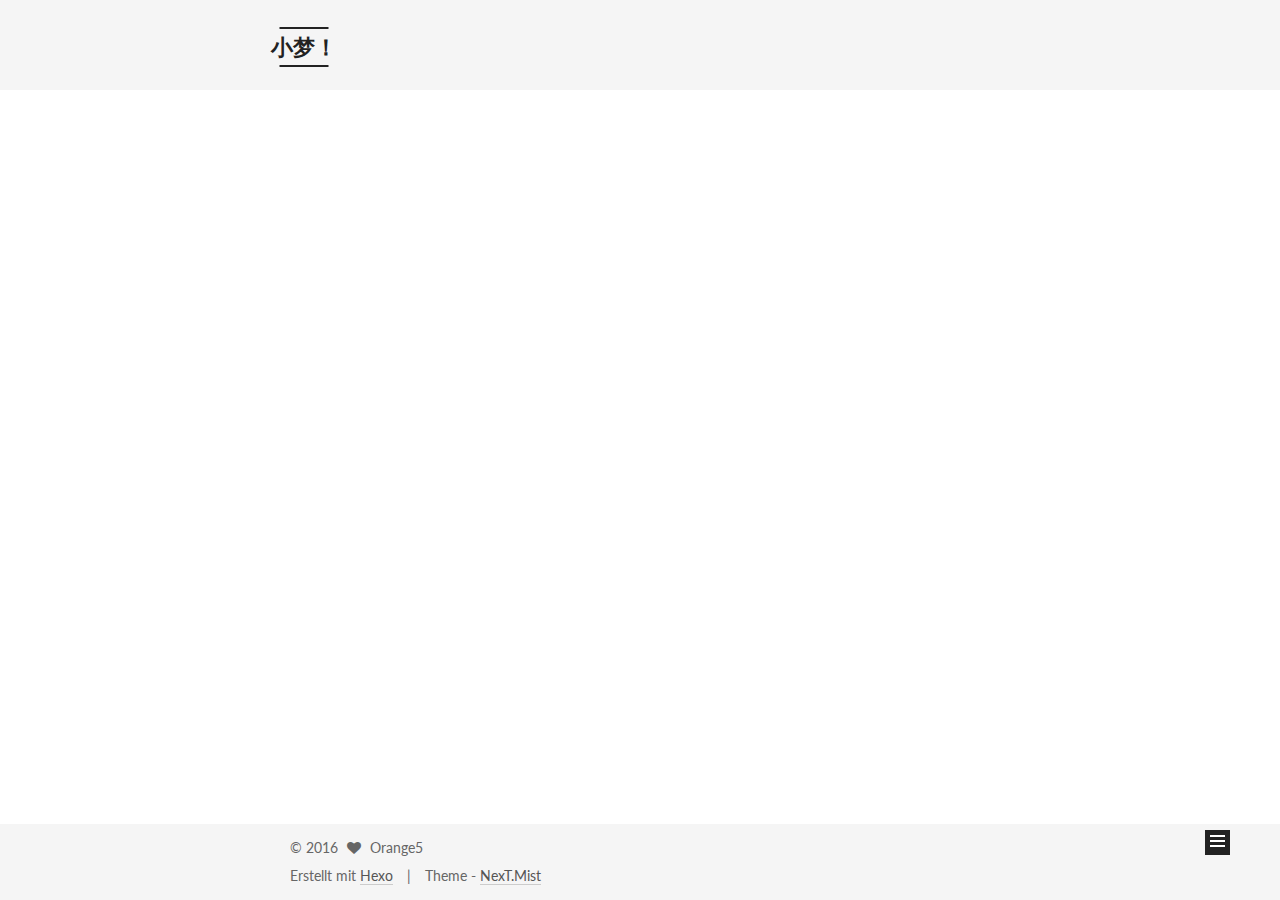
==== commit ee27e8ac: "Site updated: 2016-06-08 16:27:52" ====
--- a/index.html
+++ b/index.html
@@ -175,7 +175,7 @@
             
               <i class="menu-item-icon fa fa-fw fa-home"></i> <br />
             
-            Home
+            Startseite
           </a>
         </li>
       
@@ -185,7 +185,7 @@
             
               <i class="menu-item-icon fa fa-fw fa-archive"></i> <br />
             
-            Archives
+            Archiv
           </a>
         </li>
       
@@ -251,7 +251,7 @@
             <span class="post-meta-item-icon">
               <i class="fa fa-calendar-o"></i>
             </span>
-            <span class="post-meta-item-text">Posted on</span>
+            <span class="post-meta-item-text">Veröffentlicht am</span>
             <time itemprop="dateCreated" datetime="2016-06-06T10:36:34+08:00" content="2016-06-06">
               2016-06-06
             </time>
@@ -345,7 +345,7 @@
             <span class="post-meta-item-icon">
               <i class="fa fa-calendar-o"></i>
             </span>
-            <span class="post-meta-item-text">Posted on</span>
+            <span class="post-meta-item-text">Veröffentlicht am</span>
             <time itemprop="dateCreated" datetime="2016-05-31T17:05:12+08:00" content="2016-05-31">
               2016-05-31
             </time>
@@ -447,7 +447,7 @@
           <div class="site-state-item site-state-posts">
             <a href="/archives">
               <span class="site-state-item-count">2</span>
-              <span class="site-state-item-name">posts</span>
+              <span class="site-state-item-name">Artikel</span>
             </a>
           </div>
 
@@ -457,7 +457,7 @@
             <div class="site-state-item site-state-tags">
               <a href="/tags">
                 <span class="site-state-item-count">1</span>
-                <span class="site-state-item-name">tags</span>
+                <span class="site-state-item-name">Tags</span>
               </a>
             </div>
           
@@ -501,7 +501,7 @@
 </div>
 
 <div class="powered-by">
-  Powered by <a class="theme-link" href="http://hexo.io">Hexo</a>
+  Erstellt mit  <a class="theme-link" href="http://hexo.io">Hexo</a>
 </div>
 
 <div class="theme-info">
